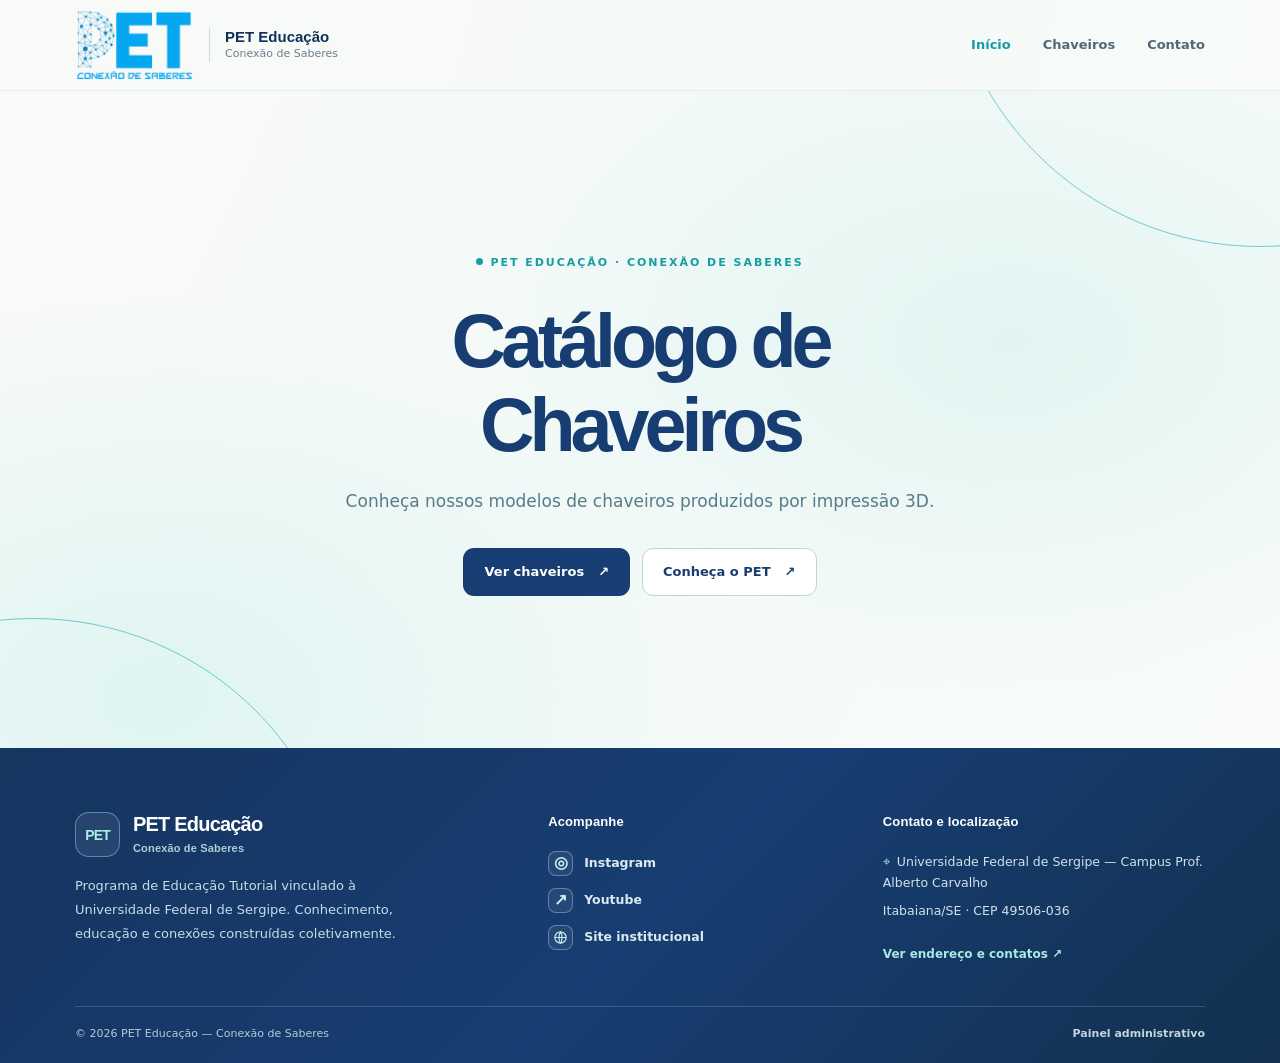
==== index.html @ 02d23b0e "Permite consulta pública do D1 e atualiza cache do index.html" ====
<!doctype html><html lang="pt-BR"><head><meta charset="utf-8"><meta name="viewport" content="width=device-width,initial-scale=1"><meta name="theme-color" content="#fcf8f2"><meta http-equiv="Content-Security-Policy" content="default-src 'self'; script-src 'self'; connect-src 'self' https://catalogo-chaveiros-pet.pet-educacao.workers.dev; img-src 'self' https: data: blob:; style-src 'self' https://fonts.googleapis.com; font-src 'self' https://fonts.gstatic.com; object-src 'none'; base-uri 'self'; form-action 'self'"><link rel="icon" href="assets/favicon.svg" type="image/svg+xml"><link rel="preconnect" href="https://fonts.googleapis.com"><link rel="preconnect" href="https://fonts.gstatic.com" crossorigin><link href="https://fonts.googleapis.com/css2?family=DM+Sans:wght@400;500;600;700;800&family=Manrope:wght@600;700;800&display=swap" rel="stylesheet"><link rel="stylesheet" href="assets/home-v53.css"><title>Catálogo de Chaveiros | PET Educação</title></head><body data-page="inicio"><a class="skip" href="#conteudo">Pular para o conteúdo</a><header class="site-header"><div class="shell header-inner"><a class="brand" href="index.html" aria-label="PET Educação — início"><img src="assets/logo-pet.svg" alt="Logo original do PET Conexão de Saberes"><span class="brand-name"><strong>PET Educação</strong><small>Conexão de Saberes</small></span></a><button class="menu-toggle" id="menu-toggle" type="button" aria-label="Abrir menu" aria-expanded="false" aria-controls="main-nav"><svg viewBox="0 0 24 24" width="24" height="24" aria-hidden="true"><path d="M3 6h18M3 12h18M3 18h18" stroke="currentColor" stroke-width="2" stroke-linecap="round"/></svg></button><nav id="main-nav" class="main-nav" aria-label="Menu principal"><a data-page="inicio" href="index.html">Início</a><a data-page="catalogo" href="catalogo.html?ir=disponiveis">Chaveiros</a><a data-page="contato" href="contato.html">Contato</a></nav></div></header><main id="conteudo"><section class="hero shell hero-centered"><div class="hero-copy"><p class="eyebrow"><span class="eyebrow-dot"></span>PET EDUCAÇÃO · CONEXÃO DE SABERES</p><h1 class="hero-title"><span>Catálogo de</span><span>Chaveiros</span></h1><p id="home-description" class="hero-description">Conheça nossos modelos de chaveiros produzidos por impressão 3D.</p><div class="hero-actions"><a href="catalogo.html?ir=disponiveis" class="btn btn-primary">Ver chaveiros <span aria-hidden="true">↗</span></a><a href="https://www.instagram.com/pet.educacao/" class="btn btn-outline" target="_blank" rel="noopener noreferrer">Conheça o PET <span aria-hidden="true">↗</span></a></div></div></section></main><footer class="site-footer" aria-label="Informações institucionais do PET Educação">
  <div class="shell footer-main">
    <div class="footer-about">
      <div class="footer-brand-name"><span class="footer-brand-icon" aria-hidden="true">PET</span><span>PET Educação<small>Conexão de Saberes</small></span></div>
      <p class="footer-introduction">Programa de Educação Tutorial vinculado à Universidade Federal de Sergipe. Conhecimento, educação e conexões construídas coletivamente.</p>
    </div>
    <div class="footer-links-col">
      <h2 class="footer-col-title">Acompanhe</h2>
      <nav class="footer-nav-list" aria-label="Redes e site institucional">
        <div id="footer-social-links" class="footer-nav-list"><a href="https://www.instagram.com/pet.educacao/" class="footer-social-link" target="_blank" rel="noopener noreferrer"><span class="footer-link-icon" aria-hidden="true">◎</span>Instagram</a></div>
        <a id="footer-institutional-link" class="footer-institutional-link" href="https://peteduca.com.br/" target="_blank" rel="noopener noreferrer">
          <span class="footer-link-icon" aria-hidden="true"><svg viewBox="0 0 24 24" fill="none" stroke-width="1.9" stroke-linecap="round" stroke-linejoin="round"><circle cx="12" cy="12" r="9"/><path d="M3 12h18M12 3c3.2 3.3 3.2 14.7 0 18M12 3c-3.2 3.3-3.2 14.7 0 18"/></svg></span>
          Site institucional
        </a>
      </nav>
    </div>
    <div class="footer-location-col">
      <h2 class="footer-col-title">Contato e localização</h2>
      <address class="footer-contact-address"><span><span class="footer-location-icon" aria-hidden="true">⌖</span><span id="footer-campus">UFS — Campus Prof. Alberto Carvalho</span></span><span id="footer-city">Itabaiana/SE · CEP 49506-036</span><a class="footer-view-contact" href="contato.html">Ver endereço e contatos ↗</a></address>
    </div>
  </div>
  <div class="shell footer-bottom"><span>© <span id="footer-year">2026</span> PET Educação — Conexão de Saberes</span><a class="footer-panel-link" href="painel.html">Painel administrativo</a></div>
</footer><script src="assets/home-v53.js?v=20261108-catalogo-d1" defer></script></body></html>
---- assets/home-v53.css ----
:root{--navy:#173d72;--deep:#0e315b;--turquoise:#159ca5;--cream:#fcf8f2;--soft:#f0f7f4;--paper:#fff;--ink:#20394f;--muted:#678092;--stroke:#dfe9ea;--green:#137650;--red:#b83b46;--shadow:0 16px 36px #123b6411;font-family:'DM Sans',system-ui,-apple-system,sans-serif;color:var(--ink)}*{box-sizing:border-box}html{scroll-behavior:smooth}body{margin:0;background:var(--cream);color:var(--ink);line-height:1.55}a{color:inherit;text-decoration:none}img{max-width:100%;display:block}button,input,textarea{font:inherit}button{cursor:pointer}button:disabled{cursor:wait;opacity:.65}input,textarea{color:var(--ink)}.shell{width:min(1130px,calc(100% - 48px));margin-inline:auto}[hidden]{display:none!important}.skip{position:absolute;left:-10000px}.skip:focus{position:fixed;z-index:999;left:12px;top:12px;background:white;padding:12px}.site-header{position:sticky;z-index:50;top:0;background:#fcf8f2f5;border-bottom:1px solid #dae8e5;backdrop-filter:blur(14px)}.header-inner{display:flex;justify-content:space-between;align-items:center;min-height:90px;gap:20px}.brand{display:flex;align-items:center;gap:15px;min-width:0}.brand img{width:119px;height:70px;object-fit:contain}.brand-name{border-left:1px solid #d2dbdc;padding-left:15px}.brand strong{display:block;font:800 15px Manrope,sans-serif;color:var(--deep)}.brand small{display:block;color:var(--muted);font-size:11px;white-space:nowrap}.main-nav{display:flex;align-items:center;gap:32px}.main-nav a{font-size:13px;font-weight:800;color:#526878;padding:10px 0}.main-nav a[aria-current=page],.main-nav a:hover{color:var(--turquoise)}.main-nav a.panel-link{padding:11px 17px;border-radius:999px;color:#fff;background:var(--deep)}.main-nav a.panel-link:hover,.main-nav a.panel-link[aria-current=page]{background:#0f8b9d;color:white}.menu-toggle{display:none;border:0;background:transparent;color:var(--navy);padding:8px}.eyebrow{font-size:11px;letter-spacing:.18em;font-weight:800;color:var(--turquoise);text-transform:uppercase}.eyebrow-dot{display:inline-block;width:7px;height:7px;border-radius:50%;background:currentColor;vertical-align:1px;margin-right:7px}.btn{display:inline-flex;align-items:center;justify-content:center;gap:14px;border:1px solid transparent;border-radius:11px;padding:13px 20px;min-height:48px;font-size:13px;font-weight:800;transition:background .18s,transform .18s}.btn:hover:not(:disabled){transform:translateY(-2px)}.btn-primary{background:var(--navy);color:#fff}.btn-primary:hover{background:var(--deep)}.btn-outline{border-color:#bed5d9;background:white;color:var(--navy)}.btn-outline:hover{border-color:var(--navy);background:#f3faf8}.btn-quiet{border:1px solid #cddfe3;background:white;color:var(--navy);border-radius:9px;padding:10px 13px;font-weight:800;font-size:12px}.btn-quiet:hover{background:var(--soft)}.btn-full{width:100%}.hero{display:grid;grid-template-columns:1fr 1fr;align-items:center;gap:60px;min-height:675px;padding-top:55px;padding-bottom:75px}.hero-copy{text-align:center;display:flex;flex-direction:column;align-items:center}.hero-title{color:var(--navy);font:800 clamp(39px,4.7vw,68px)/1.13 Manrope,sans-serif;letter-spacing:-.066em;margin:20px 0 23px;display:flex;flex-direction:column;align-items:center;white-space:nowrap}.hero-description{font-size:16px;color:#617783;line-height:1.85;max-width:500px;margin:0}.hero-actions{display:flex;justify-content:center;gap:12px;margin-top:32px;flex-wrap:wrap}.hero-visual{position:relative;height:465px;isolation:isolate}.hero-visual:before{content:'';position:absolute;inset:0 4% 2% 2%;background:#dfefe8;border-radius:51% 44% 50% 42%;transform:rotate(-12deg);z-index:-2}.hero-ring{position:absolute;border:1px dashed #96cfc3;border-radius:50%;inset:12% -1% 6% 7%;transform:rotate(18deg);z-index:-1}.hero-card{margin:0;position:absolute;overflow:hidden;background:white;border:9px solid white;border-radius:24px;box-shadow:0 24px 50px #204d7240;aspect-ratio:1/1;width:59%;}.hero-card img{width:100%;height:100%;object-fit:cover}.hero-card figcaption{position:absolute;bottom:11px;left:11px;padding:6px 10px;border-radius:999px;background:#173d72e8;color:white;font-size:10px;font-weight:800}.hero-card-one{top:7%;left:1%;transform:rotate(-10deg)}.hero-card-two{bottom:2%;right:0;transform:rotate(10deg)}.site-footer{border-top:1px solid #dbe7e6;background:white;padding:34px 0}.footer-inner{display:flex;justify-content:space-between;gap:25px;align-items:center}.footer-inner strong{font:800 15px Manrope,sans-serif;color:var(--navy)}.footer-inner p{font-size:12px;color:var(--muted);margin:5px 0 0}.footer-nav{display:flex;gap:21px;flex-wrap:wrap}.footer-nav a{font-size:12px;font-weight:800;color:var(--navy)}.footer-nav a:hover{color:var(--turquoise)}.intro{padding:73px 0 52px}.catalog-head{display:flex;align-items:flex-end;justify-content:space-between;gap:30px}.page-title{color:var(--navy);font:800 clamp(32px,4.15vw,58px)/1.15 Manrope,sans-serif;letter-spacing:-.065em;margin:9px 0 13px}.catalog-head p,.contact-lead{color:var(--muted);font-size:15px;line-height:1.8;margin:0}.filament-icon{display:inline-block;width:92px;height:42px;object-fit:contain;vertical-align:middle;margin-left:14px}.search-field{background:white;border:1px solid var(--stroke);border-radius:11px;display:flex;align-items:center;gap:10px;padding:12px 14px;color:var(--muted);min-width:260px}.search-field input{border:0;outline:0;width:100%;background:transparent;color:var(--ink);font-size:13px}.search-field input:focus-visible{outline:2px solid #7bd1ce;outline-offset:6px}.catalog-block{background:#f2f7f3;min-height:480px;padding:40px 0 75px}.filter-row{display:flex;gap:10px;flex-wrap:wrap;margin-bottom:22px}.filter{background:transparent;border:1px solid #cfded8;color:#637984;border-radius:99px;padding:10px 18px;font-weight:800;font-size:12px}.filter.active,.filter:hover{background:var(--navy);border-color:var(--navy);color:white}.filter span{opacity:.7}.catalog-note{background:#fff;border-left:3px solid var(--turquoise);border-radius:0 10px 10px 0;font-size:12px;color:var(--muted);padding:12px 16px;margin:0 0 25px}.product-grid{display:grid;grid-template-columns:repeat(3,minmax(0,1fr));gap:22px}.loading,.empty{grid-column:1/-1;padding:35px;text-align:center;color:var(--muted)}.product-card{background:#fff;border:1px solid #e2ebe5;border-radius:20px;overflow:hidden;box-shadow:var(--shadow);display:flex;flex-direction:column}.product-image{position:relative;aspect-ratio:4/3;background:#edf4f4}.product-image img{width:100%;height:100%;object-fit:cover}.image-label{position:absolute;left:12px;bottom:12px;background:#173d72e8;color:white;font-size:10px;font-weight:800;padding:6px 11px;border-radius:999px}.product-info{padding:22px;display:flex;flex-direction:column;gap:11px;flex:1}.product-info h2{font:800 21px Manrope,sans-serif;color:var(--navy);letter-spacing:-.045em;margin:0}.product-info p{font-size:13px;color:var(--muted);margin:0;line-height:1.65}.colors-label{font-size:11px;font-weight:800;color:var(--navy);margin-top:3px}.color-list{display:flex;flex-wrap:wrap;gap:7px}.color-option{display:inline-flex;align-items:center;gap:7px;border-radius:60px;background:#f8faf9;border:1px solid #e5eeeb;padding:4px 9px 4px 5px;font-size:11px;color:#5f7178}.dot{width:16px;height:16px;border:1px solid #c0cbd1;border-radius:50%;flex-shrink:0}.stock-badge{display:inline-flex;align-items:center;gap:5px;font-size:11px;font-weight:800;border-radius:99px;padding:7px 11px;align-self:flex-start}.stock-badge.available{background:#e0f5e8;color:var(--green)}.stock-badge.unavailable{background:#fce5e4;color:var(--red)}.product-link{display:flex;align-items:center;justify-content:space-between;font-size:13px;font-weight:800;color:var(--navy);margin-top:auto;border-top:1px solid #e7edeb;padding-top:13px}.product-link:hover{color:var(--turquoise)}.contact-section{min-height:540px;padding-top:76px;padding-bottom:115px}.contact-lead{max-width:550px;margin-bottom:35px}.instagram-card{display:grid;grid-template-columns:70px 1fr auto;align-items:center;gap:24px;max-width:850px;border-radius:22px;background:var(--navy);color:white;padding:42px}.instagram-icon{display:grid;place-items:center;width:67px;height:67px;border:1px solid #6688a8;border-radius:21px}.overline{font-size:11px;letter-spacing:.14em;font-weight:800;color:#8ee2dc}.instagram-card h2{font:800 32px Manrope,sans-serif;letter-spacing:-.045em;margin:4px 0}.instagram-card p{font-size:13px;color:#d3e2e5;margin:0}.arrow-round{border:1px solid #8fa8bc;border-radius:50%;width:45px;height:45px;display:grid;place-items:center;font-size:26px}.instagram-card:hover{background:var(--deep)}
/* PAINEL */
.admin-page{padding-top:55px;padding-bottom:95px;min-height:70vh}.admin-heading{display:flex;align-items:center;justify-content:space-between;gap:20px;margin-bottom:30px}.admin-heading .page-title{font-size:clamp(29px,3.3vw,43px);margin:8px 0 0}.session-info{display:flex;align-items:center;gap:10px;font-size:13px;font-weight:700;color:var(--muted)}.login-screen{max-width:930px;display:grid;grid-template-columns:.94fr 1fr;box-shadow:var(--shadow);border-radius:24px;overflow:hidden;margin:45px auto 0;border:1px solid #e3e8e9;background:white}.login-art{background:#e6f5ed;padding:45px;display:flex;align-items:center;justify-content:center}.login-art-inner{max-width:300px}.login-art h2{font:800 30px/1.2 Manrope,sans-serif;letter-spacing:-.055em;color:var(--navy);margin:18px 0 10px}.login-art p{font-size:14px;color:#4d7479}.login-form{padding:45px 40px;display:flex;flex-direction:column;justify-content:center}.login-form h2{font:800 27px Manrope,sans-serif;margin:7px 0 4px;color:var(--navy)}.login-form>p:not(.error){font-size:13px;color:var(--muted)}.login-form label,.field label,.editor-block>label{font-size:12px;font-weight:800;color:var(--navy);margin:12px 0 8px;display:block}.login-form input,.field input,.field textarea,.editor-block textarea{border:1px solid #cadcda;border-radius:11px;background:#fff;padding:12px 13px;min-height:46px;outline:none;width:100%;font-size:14px}.login-form input:focus,.field input:focus,.field textarea:focus,.editor-block textarea:focus{border-color:var(--turquoise);box-shadow:0 0 0 3px #159ca522}.login-form .btn{margin-top:16px}.input-hint{font-size:11px!important;margin:7px 0 2px;color:var(--muted)}.form-kicker{font-size:10px;letter-spacing:.14em;font-weight:800;color:var(--turquoise)}.help-details{margin-top:20px;font-size:12px;color:var(--muted)}.help-details summary{cursor:pointer;font-weight:800;color:var(--navy)}.help-details p{line-height:1.7}.help-details a{color:var(--turquoise);font-weight:800}.error{background:#ffe9e7;border-radius:9px;padding:10px 12px;color:#922d34;font-size:12px;margin:12px 0 0}.dashboard-top{display:grid;grid-template-columns:repeat(3,minmax(125px,1fr)) auto;gap:12px;align-items:stretch}.stat-card{border:1px solid #dcebe5;border-radius:15px;background:white;padding:19px;box-shadow:0 8px 26px #244b6909}.stat-card span{display:block;color:var(--muted);font-size:12px;font-weight:700}.stat-card strong{font:800 31px Manrope,sans-serif;color:var(--navy);display:block;margin-top:8px}.btn-add{align-self:center;white-space:nowrap}.dashboard-nav{margin-top:38px;border-bottom:1px solid #d2e1df;display:flex;gap:26px}.dash-tab{border:0;border-bottom:3px solid transparent;padding:12px 1px 15px;background:transparent;color:#677f89;font-weight:800;font-size:13px}.dash-tab.active{color:var(--navy);border-color:var(--turquoise)}.list-heading{display:flex;justify-content:space-between;align-items:center;gap:20px;margin:26px 0 18px}.list-heading h2{font:800 23px Manrope,sans-serif;color:var(--navy);letter-spacing:-.04em;margin:0}.list-heading p,.editor-block>p{font-size:12px;color:var(--muted);margin:3px 0}.search-field.compact{min-width:250px;max-width:320px}.admin-products{display:grid;grid-template-columns:repeat(2,minmax(0,1fr));gap:14px}.manage-card{display:grid;grid-template-columns:105px 1fr;gap:18px;padding:16px;border-radius:18px;border:1px solid #dfe8e7;background:#fff;box-shadow:0 10px 24px #2244600b}.manage-photo{width:105px;height:105px;object-fit:cover;border-radius:12px;background:#eef5f1}.manage-body{min-width:0;display:flex;flex-direction:column}.manage-body h3{font:800 17px Manrope,sans-serif;letter-spacing:-.04em;color:var(--navy);margin:0 0 4px;overflow-wrap:anywhere}.manage-color{font-size:11px;color:var(--muted);margin:0 0 11px}.manage-bottom{display:flex;justify-content:space-between;align-items:center;gap:10px;margin-top:auto;flex-wrap:wrap}.availability-toggle{border:1px solid #b9dbcb;background:#e3f5eb;border-radius:99px;padding:7px 11px;color:var(--green);font-weight:800;font-size:11px}.availability-toggle.off{background:#fce7e5;border-color:#f5bcb7;color:var(--red)}.manage-actions{display:flex;gap:6px}.manage-actions button{font-size:11px;background:#f4faf8;color:var(--navy);padding:7px 9px;border:1px solid #dbe7e2;border-radius:8px;font-weight:800}.manage-actions .delete{color:var(--red)}.manage-actions button:hover{background:#e2efeb}.editor-block{max-width:740px;background:#fff;border:1px solid #e1e9e8;border-radius:20px;padding:28px;margin:25px 0}.editor-block h2{font:800 22px Manrope,sans-serif;color:var(--navy);margin:0 0 10px}.editor-block textarea{resize:vertical}.form-bottom{display:flex;justify-content:space-between;align-items:center;margin-top:14px;gap:15px}.inline-feedback{font-size:12px;color:var(--green)}.publish-info{margin-top:28px;padding:17px 21px;border:1px solid #e4e4d3;border-radius:13px;background:#fff9e9;color:#706441}.publish-info strong{font-size:12px}.publish-info p{font-size:11px;margin:5px 0 0;line-height:1.65}.editor-modal{border:0;border-radius:22px;padding:0;background:white;color:var(--ink);width:min(700px,calc(100vw - 24px));max-height:min(92vh,920px);box-shadow:0 25px 80px #0d253666}.editor-modal::backdrop{background:#0c2c45aa;backdrop-filter:blur(3px)}.modal-head{display:flex;justify-content:space-between;align-items:center;padding:22px 27px;border-bottom:1px solid #e2ebea}.modal-head h2{font:800 25px Manrope,sans-serif;letter-spacing:-.05em;color:var(--navy);margin:4px 0 0}.modal-close{font-size:26px;border:none;background:transparent;color:var(--navy);padding:0 7px}.modal-body{padding:18px 27px 26px;display:flex;flex-direction:column;gap:18px;max-height:calc(90vh - 170px);overflow:auto}.field{min-width:0;border:0;padding:0;margin:0}.field>legend{font-weight:800;font-size:13px;color:var(--navy);margin-bottom:10px}.field>label{margin:0 0 7px;display:block}.required{color:var(--red)}.upload-options{display:flex;gap:9px;flex-wrap:wrap}.upload-choice{display:inline-flex!important;align-items:center;gap:6px;background:#f6faf8;border:1px solid #d9e6e2;border-radius:11px;padding:9px 13px;margin:0!important;cursor:pointer;font-size:12px}.upload-choice input{width:auto!important;min-height:0!important;accent-color:var(--turquoise)}.upload-file{margin-top:11px;border:1px dashed #9bcac6;border-radius:11px;padding:14px;background:#f9fcfa}.upload-file input{width:100%;border:none;padding:0;min-height:0}.upload-file p,.image-preview~p{font-size:11px;color:var(--muted);margin:6px 0 0}.image-preview{display:flex;align-items:center;gap:12px;margin-top:13px}.image-preview img{width:96px;height:76px;object-fit:cover;border-radius:10px;border:1px solid #dfe8e8}.image-preview span{font-size:11px;color:var(--muted)}.palette{display:flex;flex-wrap:wrap;gap:8px}.palette-button{display:flex;align-items:center;gap:6px;padding:7px 10px 7px 6px;border:1px solid #dbe6e4;border-radius:99px;background:#fff;color:#617580;font-size:11px;font-weight:800}.palette-button.selected{border-color:var(--turquoise);background:#e3f6f2;color:var(--navy)}.palette-button .dot{width:19px;height:19px}.custom-color{display:flex;align-items:center;gap:10px;flex-wrap:wrap;margin:13px 0}.custom-color label{font-size:11px;font-weight:800;color:var(--navy)}.custom-color input[type=color]{padding:0;width:43px;height:37px;min-height:0;border:0;border-radius:7px;background:transparent}.custom-color input:not([type=color]){width:155px;min-height:35px;font-size:12px}.selected-colors{display:flex;flex-wrap:wrap;gap:7px}.selected-color{display:flex;align-items:center;gap:6px;background:#f3faf6;border:1px solid #dae9df;border-radius:99px;padding:5px 9px;font-size:11px;font-weight:700}.selected-color button{border:0;background:none;color:var(--red);font-size:16px;line-height:1}.stock-box{display:flex;align-items:end;gap:25px;border:1px solid #e2eae6;border-radius:14px;background:#f8fbf9;padding:16px}.stock-box .field{width:180px}.toggle-field{display:inline-flex!important;align-items:center;gap:10px;cursor:pointer;font-size:13px;font-weight:800;color:var(--navy);margin:0!important}.toggle-field>input{position:absolute;width:1px;height:1px;opacity:0}.switch{display:inline-block;position:relative;width:43px;height:25px;border-radius:99px;background:#bac6c9;transition:.15s}.switch:before{content:'';position:absolute;width:19px;height:19px;border-radius:50%;background:white;left:3px;top:3px;transition:.15s}.toggle-field input:checked+.switch{background:var(--turquoise)}.toggle-field input:checked+.switch:before{transform:translateX(18px)}.toggle-field input:focus-visible+.switch{outline:3px solid #173d7299;outline-offset:3px}.illustrative-field{display:grid;gap:14px}.modal-footer{display:flex;gap:10px;justify-content:flex-end;padding:18px 27px;border-top:1px solid #e4eded}.toast{position:fixed;right:20px;bottom:20px;z-index:1000;color:white;background:var(--navy);border-radius:14px;box-shadow:var(--shadow);padding:14px 20px;font-size:13px;font-weight:700;max-width:min(90vw,440px)}
@media(max-width:980px){.hero{gap:30px}.product-grid{grid-template-columns:repeat(2,minmax(0,1fr))}.admin-products{grid-template-columns:1fr}.dashboard-top{grid-template-columns:repeat(3,1fr)}.btn-add{grid-column:1/-1;justify-self:start}}@media(max-width:700px){.shell{width:calc(100% - 34px)}.header-inner{min-height:76px}.brand img{width:81px;height:56px}.brand-name{padding-left:10px}.brand strong{font-size:13px}.brand small{font-size:10px}.menu-toggle{display:block}.main-nav{display:none;position:absolute;top:76px;left:0;right:0;padding:15px 24px 23px;flex-direction:column;align-items:stretch;gap:2px;background:var(--cream);border-bottom:1px solid var(--stroke);box-shadow:0 10px 24px #12345618}.main-nav.open{display:flex}.main-nav a{display:block;padding:12px 6px}.main-nav a.panel-link{margin-top:5px;text-align:center}.hero{grid-template-columns:1fr;min-height:0;padding:47px 0 70px;gap:8px}.hero-title{font-size:clamp(35px,9.2vw,55px);white-space:nowrap}.hero-description{font-size:14px}.hero-visual{width:100%;height:340px}.hero-card{width:57%;border-width:7px}.intro{padding:48px 0 37px}.catalog-head{flex-direction:column;align-items:stretch;gap:23px}.page-title{font-size:clamp(30px,8.5vw,47px)}.filament-icon{width:66px;height:30px;margin-left:5px}.search-field{min-width:0}.catalog-block{padding-top:29px}.product-grid{grid-template-columns:1fr}.contact-section{padding:52px 0 90px;min-height:460px}.instagram-card{padding:25px;grid-template-columns:45px 1fr;gap:14px}.instagram-icon{width:45px;height:45px}.instagram-icon svg{width:26px;height:26px}.instagram-card h2{font-size:22px}.arrow-round{display:none}.footer-inner{flex-direction:column;align-items:flex-start}.admin-page{padding-top:38px}.admin-heading{margin-bottom:24px;align-items:flex-start}.admin-heading .page-title{font-size:30px}.login-screen{grid-template-columns:1fr;margin:0 auto}.login-art{display:none}.login-form{padding:29px 23px}.dashboard-top{grid-template-columns:repeat(3,minmax(0,1fr));gap:7px}.stat-card{padding:12px}.stat-card span{font-size:10px}.stat-card strong{font-size:25px}.btn-add{width:100%}.list-heading{align-items:stretch;flex-direction:column}.search-field.compact{max-width:none}.manage-card{grid-template-columns:83px 1fr;gap:12px;padding:11px}.manage-photo{width:83px;height:83px}.manage-body h3{font-size:15px}.manage-bottom{align-items:flex-start}.manage-actions button{font-size:10px}.editor-modal{width:calc(100vw - 12px);max-height:95vh}.modal-head{padding:18px}.modal-body{padding:18px;max-height:calc(95vh - 150px)}.modal-footer{padding:12px 16px}.stock-box{align-items:stretch;flex-direction:column;gap:15px}.stock-box .field{width:100%}.session-info{flex-direction:column;align-items:flex-end}.form-bottom{flex-direction:column;align-items:stretch}}@media(max-width:390px){.hero-title{font-size:32px}.brand-name small{display:none}.brand img{width:73px}.dashboard-top{grid-template-columns:repeat(2,1fr)}.stat-card:nth-child(3){grid-column:1/-1}}@media(prefers-reduced-motion:reduce){*{scroll-behavior:auto!important;transition:none!important}}

/* v5 — feedback persistente de salvamento e erros no painel */
.save-feedback{display:flex;flex-wrap:wrap;align-items:center;justify-content:space-between;gap:10px;margin:0 0 22px;padding:15px 18px;border-radius:13px;border:1px solid #b6d5c6;background:#eaf8f0;color:#176846;font-size:13px;font-weight:700;line-height:1.5}
.save-feedback[data-kind="pending"]{background:#e8f3fc;border-color:#b4d9f2;color:#205576}
.save-feedback[data-kind="error"]{background:#fff0ed;border-color:#ebaca9;color:#922d34}
.save-feedback a{color:inherit;text-decoration:underline;font-weight:800;white-space:normal}
.editor-save-feedback{flex:1 1 100%;margin:0 0 8px;background:#eaf8f0;border:1px solid #b6d5c6;color:#176846;padding:11px;border-radius:10px;font-size:12px;line-height:1.55;font-weight:700}
.editor-save-feedback[data-kind="pending"]{background:#e8f3fc;border-color:#b4d9f2;color:#205576}
.editor-save-feedback[data-kind="error"]{background:#fff0ed;border-color:#ebaca9;color:#922d34}
.modal-footer{flex-wrap:wrap}
@media(max-width:700px){.save-feedback{margin-top:7px}.modal-footer .btn{flex:1 1 auto}.editor-save-feedback{max-height:120px;overflow:auto}.toast{max-width:calc(100vw - 34px);left:17px;right:17px;bottom:20px}}


/* Fotos dos produtos: moldura quadrada, sem distorção ou corte. */
.product-image{
  width:100%;
  aspect-ratio:1/1;
  height:auto;
  min-height:0;
  position:relative;
  overflow:hidden;
  display:grid;
  place-items:center;
  background:#f7faf8;
}
.product-image img{
  position:absolute;
  inset:0;
  display:block;
  box-sizing:border-box;
  width:100%;
  height:100%;
  max-width:100%;
  max-height:100%;
  object-fit:contain;
  object-position:center;
  padding:clamp(8px,2.5%,18px);
  background:#f7faf8;
}
.product-image .image-label{z-index:2}
.manage-photo{
  flex-shrink:0;
  width:105px;
  height:105px;
  max-width:105px;
  max-height:105px;
  object-fit:contain;
  object-position:center;
  background:#f7faf8;
  padding:5px;
}
.image-preview img{
  display:block;
  flex-shrink:0;
  width:96px;
  height:96px;
  max-width:96px;
  max-height:96px;
  object-fit:contain;
  object-position:center;
  background:#f7faf8;
  padding:4px;
}
.hero-card img{
  width:100%;
  height:100%;
  object-fit:contain;
  object-position:center;
  background:#f7faf8;
}
@media(max-width:700px){.manage-photo{width:83px;height:83px;max-width:83px;max-height:83px}}

/* Fotos quadradas, com preenchimento: recorte central, sem distorção. */
.product-image{aspect-ratio:1/1;position:relative;overflow:hidden;background:#edf4f4}
.product-image img{padding:0!important;object-fit:cover!important;object-position:center!important;max-width:none;max-height:none;width:100%;height:100%}
.image-preview img{padding:0!important;object-fit:cover!important}
.manage-photo{padding:0!important;object-fit:cover!important}
.stock-row{display:flex;flex-wrap:wrap;align-items:center;gap:9px 12px;margin-top:5px}
.stock-quantity{font-size:12px;color:var(--navy);font-weight:700;white-space:nowrap}
.manage-quantity{font-size:11px;font-weight:800;color:var(--muted);padding:7px 0;white-space:nowrap}
.stat-card .stat-detail{display:block;margin-top:4px;font-size:11px;font-weight:700;color:var(--muted)}


/* PET v11: capa, navegação e ajustes responsivos */
.footer-nav{display:none!important}
.hero-3d{height:auto;max-height:480px;display:flex;align-items:center;justify-content:center}
.hero-3d:before{display:none}
.hero-3d img{display:block;width:100%;max-width:520px;height:auto;max-height:460px;object-fit:contain;background:#f7f3ed;border-radius:28px;border:1px solid #d8e8e4;box-shadow:0 22px 46px rgba(23,61,114,.12)}
.catalog-head{align-items:flex-start}
.catalog-toolbar{display:flex;align-items:center;justify-content:space-between;gap:16px;flex-wrap:wrap;margin-bottom:23px}
.catalog-toolbar .filter-row{margin:0;display:flex;align-items:center;gap:12px;flex-wrap:wrap}
.catalog-toolbar .search-field{min-width:280px;margin-left:auto;flex:0 1 340px}
.filter span{font-variant-numeric:tabular-nums}
.product-card.sold-out .product-image img{filter:grayscale(1) contrast(.87) brightness(.88)}
.product-card.sold-out .product-image:after{content:'';position:absolute;inset:0;background:rgba(40,50,60,.13);pointer-events:none}
.product-card.sold-out .product-info{opacity:.83}
.product-link.is-disabled{pointer-events:none;opacity:.55;color:#546575;cursor:not-allowed;background:#edf1f2}
.login-minimal{display:block!important;max-width:470px;margin:0 auto 38px;min-height:0;background:transparent;border:0}
.login-minimal .login-form{width:100%;max-width:none;padding:36px 35px;border:1px solid #dce9e5;border-radius:24px;box-shadow:0 16px 40px rgba(23,61,114,.09);background:#fff}
.login-minimal .login-form h2{font:800 25px Manrope,sans-serif;color:#173d72;text-align:center;margin:0 0 22px}
.login-minimal .login-form label{display:block;font-size:14px;font-weight:800}
.admin-heading:not(:has(+ .dashboard)) .page-title{text-align:center}
.admin-page>.admin-heading{justify-content:center;text-align:center}
.admin-page>.admin-heading .eyebrow{text-align:center}
.admin-page>.admin-heading .page-title{text-align:center}
.login-minimal .login-form .btn-full{margin-top:12px}
.editor-block label{display:block;font-size:13px;font-weight:800;color:#173d72;margin-bottom:8px}
.editor-block textarea{display:block;width:100%;padding:13px 15px;border-radius:12px;border:1px solid #dce9e5;font-family:inherit;color:#203d54}
.toast[data-auth="true"]{position:fixed;left:50%;right:auto;top:22%;bottom:auto;transform:translateX(-50%);width:min(92vw,410px);z-index:9999;text-align:center;padding:22px;font-size:15px;border-radius:18px;box-shadow:0 24px 70px rgba(23,61,114,.24)}
@media(max-width:700px){
 .catalog-toolbar{flex-direction:column;align-items:stretch}
 .catalog-toolbar .filter-row{justify-content:flex-start}
 .catalog-toolbar .search-field{width:100%;max-width:none;min-width:0;margin:0;flex:auto}
 .hero-3d{height:auto;min-height:0}
 .hero-3d img{max-height:350px}
 .login-minimal{max-width:100%}
 .login-minimal .login-form{padding:24px 20px}
}
/* v12 – corrige elementos hidden depois de regras display !important da tela de login. */
[hidden],.login-screen[hidden],.login-minimal[hidden],.dashboard[hidden],.session-info[hidden]{
  display:none!important;
}
.hero-centered{
  display:flex!important;
  flex-direction:column;
  align-items:center;
  justify-content:center;
  text-align:center;
  max-width:1000px;
  min-height:clamp(420px,68vh,680px);
  padding-top:clamp(55px,8vh,100px);
  padding-bottom:clamp(75px,10vh,120px);
}
.hero-centered .hero-copy{width:100%;max-width:920px;margin-inline:auto}
.hero-centered .hero-title{width:100%;text-align:center}
.hero-centered .hero-description{max-width:650px;margin:22px auto 0;text-align:center}
.hero-centered .hero-actions{display:flex;align-items:center;justify-content:center}
.product-card.sold-out .product-image{
  filter:grayscale(1) brightness(.92);
}
.product-card.sold-out .product-image .image-label{
  filter:grayscale(1);
}
.product-card.sold-out .product-link{
  pointer-events:none!important;
  text-decoration:none;
  color:#73808d;
  cursor:not-allowed;
  opacity:.72;
}
@media(max-width:700px){
 .hero-centered{min-height:clamp(390px,66vh,630px);padding-top:58px;padding-bottom:75px}
 .hero-centered .hero-title{font-size:clamp(31px,8.6vw,54px);white-space:normal}
 .hero-centered .hero-actions{justify-content:center;gap:12px}
}


/* V13: tabela editável de preços, com botões compactos e valores do catálogo. */
.product-info .product-price{
  display:inline-flex;align-items:center;align-self:flex-start;
  color:#173d72;font-family:Manrope,'DM Sans',sans-serif;
  font-size:20px;font-weight:800;letter-spacing:-.03em;margin:1px 0 2px;
}
.price-editor{max-width:920px}
.price-list{display:grid;gap:14px;margin-top:20px}
.price-card{
  display:flex;gap:18px;align-items:center;background:#fbfdfc;
  border:1px solid #dce8e5;border-radius:18px;padding:16px 18px;min-width:0;
}
.price-thumb{width:94px;height:94px;flex:0 0 94px;object-fit:cover;border-radius:13px;background:#edf5f5}
.price-info{flex:1;min-width:0}
.price-info h3{font:800 17px Manrope,sans-serif;color:#173d72;margin:0 0 4px}
.price-current{font-size:12px;color:#637b88;font-weight:700;margin:0 0 10px}
.price-entry{display:flex;align-items:center;gap:9px;flex-wrap:wrap}
.price-entry label{font-size:12px;font-weight:800;color:#173d72;margin:0}
.price-entry input{
  height:43px;min-width:120px;max-width:170px;flex:1 1 125px;
  padding:10px 13px;border:1px solid #caddda;border-radius:12px;
  font-size:14px;color:#173d72;background:white
}
.price-entry .btn{padding:10px 14px;border-radius:12px;font-size:12px;min-height:43px}
.price-entry button:disabled{opacity:.55;cursor:wait}
.price-feedback{min-height:1.3em;color:#6b7988;font-size:12px;margin:8px 0 0}
.price-feedback[data-kind="error"]{color:#b13a44}
@media(max-width:700px){
 .dashboard-nav{gap:16px}
 .dash-tab{font-size:12px}
 .price-card{align-items:flex-start;padding:13px;gap:12px}
 .price-thumb{width:64px;height:64px;flex-basis:64px}
 .price-entry{gap:8px}
 .price-entry label{width:100%}
 .price-entry input{max-width:none;flex:1 1 100%;width:100%}
 .price-entry .btn{flex:1 1 auto}
}


/* v14: atalhos claros para preço e ajustes de espaçamento no painel. */
.dashboard-action-buttons{
  grid-column:1/-1;
  display:flex;
  align-items:center;
  justify-content:flex-start;
  flex-wrap:wrap;
  gap:12px;
}
.dashboard-action-buttons .btn-add{grid-column:auto;justify-self:auto}
.btn-price-shortcut{
  border-color:#b9d5d6!important;
  color:#173d72!important;
  background:#eff9f7!important;
}
.btn-price-shortcut:hover{background:#ddf2ed!important}
.dashboard-nav{display:flex;gap:20px;max-width:100%;overflow-x:auto;overscroll-behavior-x:contain;scrollbar-width:thin;white-space:nowrap}
.dashboard-nav .dash-tab{flex:0 0 auto;white-space:nowrap}
.toast{pointer-events:none}
.toast[data-auth="true"]{padding:12px 18px!important;font-size:13px!important;max-width:min(88vw,320px)!important;top:16%!important}
.editor-modal{max-width:calc(100vw - 20px)}
.editor-modal[open]>form{display:flex;flex-direction:column;max-height:min(90dvh,920px);overflow:hidden}
.editor-modal .modal-head,.editor-modal .modal-footer{flex:0 0 auto}
.editor-modal .modal-body{flex:1 1 auto;min-height:0;overflow-y:auto;overscroll-behavior:contain}
.editor-modal .stock-box>.field{flex:1 1 135px;min-width:0}
.editor-modal .stock-box>.field input{width:100%;min-width:0}
.price-entry .btn:focus-visible,.btn-price-shortcut:focus-visible{outline:3px solid #1fb4ba;outline-offset:3px}
@media(max-width:700px){
  .dashboard-action-buttons{display:grid;grid-template-columns:1fr 1fr;gap:10px}
  .dashboard-action-buttons .btn{width:100%;min-width:0;padding:11px 10px;font-size:12px;white-space:normal;text-align:center}
  .dashboard-nav{gap:13px}
  .editor-modal{width:min(100vw - 12px,700px);max-height:95dvh}
  .editor-modal .modal-head{padding:17px}
  .editor-modal .modal-body{padding:16px}
  .editor-modal .modal-footer{padding:14px;display:grid;grid-template-columns:1fr 1fr;gap:8px}
  .editor-modal .modal-footer .btn{width:100%;min-width:0;white-space:normal;padding:10px 8px}
  .editor-modal .stock-box{display:flex;flex-direction:column;align-items:stretch;gap:14px}
}


/* v15: cores opcionais e quantidade destacada como a disponibilidade */
.color-display-toggle{display:inline-flex;align-items:center;gap:10px;margin:7px 0 9px}
#color-palette-controls[hidden]{display:none!important}
.stock-quantity-pill{
  display:inline-flex;
  align-items:center;
  justify-content:center;
  border:1px solid #b9e3d0;
  border-radius:999px;
  background:#e0f5e8;
  color:#16855b!important;
  font-size:11px;
  font-weight:800;
  line-height:1.3;
  padding:7px 11px;
  white-space:normal;
}
.stock-row{display:flex;gap:8px;flex-wrap:wrap;align-items:center}


/* V17: fundos contínuos e transições sutis entre as áreas */
html{background:#fcf8f2}
body{
  min-height:100vh;
  background:linear-gradient(
    180deg,
    #fcf8f2 0%,
    #faf9f4 14%,
    #f4f9f5 38%,
    #ecf6f1 67%,
    #f5faf7 88%,
    #fcfcf9 100%
  );
  background-repeat:no-repeat;
}
.site-header{
  background:rgba(252,248,242,.92);
  border-bottom:1px solid rgba(213,230,226,.62);
  backdrop-filter:blur(14px);
}
.catalog-block{background:transparent;border:0}
.site-footer{
  background:transparent;
  border-top:1px solid rgba(215,231,226,.64);
}
/* Redirecionamento com backdrop desfocado, carregamento e mensagem acessível */
.instagram-redirect-overlay{
  position:fixed;
  inset:0;
  z-index:5000;
  display:flex;
  align-items:center;
  justify-content:center;
  padding:20px;
  background:rgba(18,41,64,.42);
  -webkit-backdrop-filter:blur(10px);
  backdrop-filter:blur(10px);
}
.instagram-redirect-active{overflow:hidden}
.instagram-redirect-card{
  background:#fffdf9;
  border:1px solid rgba(221,233,228,.95);
  border-radius:24px;
  box-shadow:0 25px 80px rgba(9,34,61,.25);
  padding:32px 30px;
  max-width:380px;
  width:100%;
  display:flex;
  align-items:center;
  flex-direction:column;
  gap:13px;
  text-align:center;
}
.instagram-redirect-spinner{
  display:block;
  width:54px;
  height:54px;
  border:5px solid #d8eeea;
  border-top-color:#159ca5;
  border-radius:50%;
  animation:instagram-redirect-spin .8s linear infinite;
}
.instagram-redirect-heading{
  display:block;
  font-family:Manrope,'DM Sans',sans-serif;
  color:#173d72;
  font-size:18px;
  line-height:1.35;
}
.instagram-redirect-description{
  margin:0;
  font-size:14px;
  line-height:1.6;
  color:#627f8b;
}
@keyframes instagram-redirect-spin{to{transform:rotate(360deg)}}
@media(prefers-reduced-motion:reduce){
  .instagram-redirect-spinner{animation-duration:2.5s}
}
@media(max-width:700px){
 .main-nav.open{background:rgba(252,249,245,.98)}
 .instagram-redirect-card{padding:28px 20px}
}


/* v18 – navegação suave e contatos sociais */
html{scroll-behavior:smooth}
#disponiveis{scroll-margin-top:114px}
.social-links{display:grid;gap:16px;max-width:850px}
.social-links .instagram-card{width:100%;max-width:none}
.social-links .instagram-card:not(.social-instagram){background:#1b507b}
.social-links .social-symbol{font:800 26px Manrope,Arial,sans-serif}
.institutional-website-card{
  position:relative;display:flex;flex-direction:column;align-items:flex-start;
  gap:8px;max-width:850px;margin-top:18px;padding:25px 31px 26px;
  background:rgba(255,255,255,.83);color:#173d72;
  border:1px solid #d8e7e3;border-radius:20px;
  box-shadow:0 12px 35px rgba(14,45,71,.055);
}
.institutional-website-card:hover{background:white;border-color:#9dcfce}
.institutional-website-card .website-label{font-size:11px;letter-spacing:.14em;color:#009ba9;font-weight:800}
.institutional-website-card strong{font:800 clamp(20px,3vw,29px) Manrope,sans-serif;letter-spacing:-.04em}
.institutional-website-card span:not(.website-label):not(.website-arrow){font-size:13px;color:#637984;line-height:1.6}
.institutional-website-card .website-arrow{position:absolute;right:25px;top:30px;font-size:23px}
.social-editor-block{max-width:920px}
.social-form-fields{display:grid;grid-template-columns:1fr 1fr;gap:14px;margin-top:21px}
.social-form-fields .field{min-width:0}
.social-form-fields .social-url-field,.social-form-fields .social-description-field{grid-column:1/-1}
.social-form-fields label{display:block;margin-bottom:7px;font-size:12px;font-weight:800;color:#173d72}
.social-form-fields input{
  box-sizing:border-box;width:100%;min-width:0;height:43px;
  border:1px solid #cbdedb;border-radius:11px;padding:10px 13px;
  background:#fff;color:#173d72;font-family:inherit;font-size:13px
}
.social-form-fields input:focus-visible{outline:3px solid #9ce4df;outline-offset:1px}
.social-form-actions{display:flex;gap:10px;flex-wrap:wrap;margin-top:14px}
.social-feedback{display:block;min-height:1.4em;margin-top:12px;line-height:1.6}
.social-feedback[data-kind="error"]{color:#b53d48}
.social-admin-heading{font:800 16px Manrope,sans-serif;color:#173d72;margin:24px 0 12px}
.social-admin-list{display:grid;gap:11px}
.social-admin-item{
  display:flex;align-items:center;justify-content:space-between;gap:16px;
  background:#f7faf9;border:1px solid #e0ebe8;border-radius:15px;padding:16px;
}
.social-admin-item-info{min-width:0;overflow-wrap:anywhere}
.social-admin-item-info strong{display:block;font-size:14px;color:#173d72;margin-bottom:5px}
.social-admin-item-info span{display:block;font-size:12px;color:#627988}
.social-admin-item-info a{font-size:12px;color:#128e99;text-decoration:underline}
.social-admin-item-actions{display:flex;gap:7px;flex-wrap:wrap;flex:0 0 auto}
.social-admin-item-actions button{padding:8px 12px;border:1px solid #d3e1e0;border-radius:9px;background:white;color:#173d72;font-weight:800;font-size:12px}
.social-admin-item-actions button.delete{color:#b8404c}
.social-admin-item-actions button:disabled{opacity:.55;cursor:wait}
@media(max-width:700px){
  #disponiveis{scroll-margin-top:88px}
  .social-form-fields{grid-template-columns:1fr}
  .social-form-fields .social-url-field,.social-form-fields .social-description-field{grid-column:auto}
  .social-admin-item{flex-direction:column;align-items:stretch}
  .social-admin-item-actions{width:100%}
  .social-admin-item-actions button{flex:1}
  .social-links .instagram-card{padding:26px 20px;grid-template-columns:45px 1fr;gap:14px}
  .social-links .instagram-card .instagram-icon{width:45px;height:45px}
  .social-links .instagram-card .arrow-round{display:none}
  .social-links .instagram-card h2{font-size:23px}
  .institutional-website-card{padding:23px}
}
@media(prefers-reduced-motion:reduce){html{scroll-behavior:auto}}


/* v19 – fotos sem corte, enquadramento manual e ordem dos chaveiros */
.product-image img{object-fit:contain!important;object-position:center!important;transform:none!important}
.product-image{background:#f4f8f6}
.manage-photo,.image-preview img{object-fit:contain!important;object-position:center!important;background:#f1f7f5}
.order-help{font-size:12px;color:#647d88;line-height:1.6;margin:0 0 17px}
.manage-reorder{display:flex;align-items:center;gap:6px;flex-wrap:wrap}
.manage-reorder button{padding:8px 10px;border-radius:9px;border:1px solid #c8dcd8;background:#f4fafa;font:800 11px Manrope,sans-serif;color:#173d72}
.manage-reorder button:hover:not(:disabled){background:#e1f3ef}
.manage-reorder button:disabled{opacity:.38;cursor:not-allowed}
.manage-bottom{justify-content:flex-start}
.manage-actions{margin-left:auto}
.image-fit-reopen{display:inline-flex;margin-top:11px;font-size:12px;padding:10px 15px}
.image-fit-reopen[hidden]{display:none!important}
.image-fit-dialog{width:min(520px,calc(100vw - 20px));max-height:min(95dvh,890px);padding:0;border:0;border-radius:24px;background:#fffdf9;color:#203d54;box-shadow:0 25px 80px #0d253677}
.image-fit-dialog::backdrop{background:rgba(9,32,55,.68);backdrop-filter:blur(5px)}
.image-fit-layout{display:grid;gap:14px;padding:24px;max-height:95dvh;overflow-y:auto}
.image-fit-heading h2{font:800 24px Manrope,sans-serif;color:#173d72;margin:0 0 8px}
.image-fit-heading p,.image-fit-controls p{font-size:12px;line-height:1.6;color:#647d88;margin:0}
.image-fit-frame{width:min(100%,390px);aspect-ratio:1/1;margin:0 auto;border:2px solid #c9deda;border-radius:16px;overflow:hidden;background:#f2f7f6;box-shadow:0 12px 25px #143c5a13}
#image-fit-canvas{display:block;width:100%;height:100%;cursor:grab;touch-action:none}
#image-fit-canvas.dragging{cursor:grabbing}
.image-fit-controls{display:grid;gap:12px}
.image-fit-controls label{display:flex;align-items:center;justify-content:space-between;gap:10px;font-weight:800;color:#173d72;font-size:13px}
#image-fit-zoom{width:100%;accent-color:#168e9c}
.image-fit-presets,.image-fit-actions{display:flex;gap:10px;flex-wrap:wrap}
.image-fit-presets .btn,.image-fit-actions .btn{flex:1 1 auto;min-width:120px;font-size:12px;padding:11px 12px}
.image-fit-actions{border-top:1px solid #e1eae7;padding-top:15px}
@media(max-width:700px){.manage-reorder{width:100%;order:4}.manage-reorder button{flex:1 1 auto}.manage-actions{margin-left:0}.image-fit-layout{padding:17px;gap:12px}.image-fit-heading h2{font-size:21px}}


/* v20 – posição numérica estável no catálogo e reordenação imediata no painel */
.manage-title-row{display:flex;align-items:baseline;gap:8px;min-width:0}
.manage-title-row h3{margin:0;min-width:0}
.manage-order-number{
  flex:none;display:inline-grid;place-items:center;
  min-width:27px;height:25px;padding:0 5px;border-radius:8px;
  background:#e9f5f3;color:#173d72;font:800 12px Manrope,sans-serif;
}
.manage-position-label{display:inline-flex;align-items:center;gap:6px;color:#607f88;font-size:11px;font-weight:800}
.manage-position-select{
  min-width:48px;height:32px;padding:4px 7px;border:1px solid #b5d3d0;
  border-radius:9px;background:#fff;color:#173d72;font-weight:800;
}
.manage-position-select:disabled{opacity:.5;cursor:not-allowed}
.manage-reorder{display:flex;align-items:center;gap:7px;flex-wrap:wrap}
@media(max-width:700px){
  .manage-reorder{width:100%;order:4}
  .manage-position-label{margin-right:auto}
  .manage-position-select{min-width:60px}
}


/* v21 – legenda ilustrativa central e transições de autenticação */
.product-image .image-label{
  position:absolute!important;
  top:50%!important;
  left:50%!important;
  right:auto!important;
  bottom:auto!important;
  transform:translate(-50%,-50%)!important;
  z-index:3!important;
  display:block;
  max-width:calc(100% - 48px);
  width:max-content;
  text-align:center;
  white-space:normal;
  padding:11px 20px!important;
  border-radius:999px!important;
  background:rgba(23,61,114,.90)!important;
  color:#fff!important;
  font-size:clamp(14px,1.3vw,18px)!important;
  font-weight:800;
  line-height:1.35;
  letter-spacing:.005em;
  box-shadow:0 8px 20px rgba(11,31,55,.22);
  -webkit-backdrop-filter:blur(5px);
  backdrop-filter:blur(5px);
  pointer-events:none;
}
.auth-transition-overlay{
  z-index:6500;
  animation:auth-transition-enter .24s ease-out both;
}
.auth-transition-active{overflow:hidden}
.auth-transition-card{
  animation:auth-card-enter .28s ease-out both;
}
.auth-transition-overlay.auth-transition-leaving{
  animation:auth-transition-exit .22s ease-in forwards;
}
@keyframes auth-transition-enter{
  from{opacity:0}
  to{opacity:1}
}
@keyframes auth-transition-exit{
  from{opacity:1}
  to{opacity:0}
}
@keyframes auth-card-enter{
  from{opacity:0;transform:translateY(14px) scale(.97)}
  to{opacity:1;transform:translateY(0) scale(1)}
}
@media(prefers-reduced-motion:reduce){
  .auth-transition-overlay,.auth-transition-card,
  .auth-transition-overlay.auth-transition-leaving{animation:none!important}
}
@media(max-width:600px){
  .product-image .image-label{
    font-size:15px!important;
    max-width:calc(100% - 34px);
    padding:10px 16px!important;
  }
}


/* v22 — imagem ilustrativa sempre abaixo da foto, nunca sobre a arte */
.product-image-caption{
  box-sizing:border-box;
  display:flex;
  justify-content:center;
  align-items:center;
  width:100%;
  min-height:58px;
  padding:11px 15px 9px;
  background:#fff;
  border-bottom:1px solid #edf2f0;
}
.product-image-caption .image-label{
  position:static!important;
  inset:auto!important;
  left:auto!important;
  top:auto!important;
  bottom:auto!important;
  right:auto!important;
  transform:none!important;
  z-index:auto!important;
  margin:0 auto;
  max-width:100%;
  display:inline-block;
  width:auto;
  box-sizing:border-box;
  padding:9px 17px!important;
  border-radius:999px!important;
  background:#173d72!important;
  color:#fff!important;
  font-size:15px!important;
  font-weight:800;
  line-height:1.3;
  text-align:center;
  white-space:normal;
  box-shadow:none;
  backdrop-filter:none;
  -webkit-backdrop-filter:none;
  pointer-events:none;
}
@media(max-width:600px){
  .product-image-caption .image-label{font-size:14px!important;padding:9px 15px!important}
  .product-image-caption{min-height:54px}
}


/* v23 — legenda discreta, integrada ao fundo da foto, sem tarja ou bloco branco */
.product-image-caption{
  min-height:32px!important;
  padding:2px 12px 10px!important;
  margin:0!important;
  background:#f4f8f6!important;
  border:0!important;
  box-shadow:none!important;
}
.product-image-caption .image-label{
  position:static!important;
  display:inline!important;
  width:auto!important;
  max-width:100%!important;
  padding:0!important;
  margin:0!important;
  background:transparent!important;
  border:0!important;
  border-radius:0!important;
  color:#52737d!important;
  font-size:11px!important;
  font-weight:700!important;
  line-height:1.35!important;
  letter-spacing:.015em!important;
  text-shadow:none!important;
  box-shadow:none!important;
  transform:none!important;
  backdrop-filter:none!important;
  -webkit-backdrop-filter:none!important;
}
@media(max-width:600px){
  .product-image-caption{min-height:29px!important;padding:2px 10px 9px!important}
  .product-image-caption .image-label{font-size:11px!important}
}


/* v24 — fundo da legenda acompanha o tom da própria imagem, sem faixa contrastante */
.product-card .product-image{
  background:var(--product-image-background,#f4f8f6)!important;
}
.product-card .product-image-caption{
  background:var(--product-image-background,#f4f8f6)!important;
  border:0!important;
  box-shadow:none!important;
  margin:0!important;
  min-height:28px!important;
  padding:0 12px 9px!important;
}
.product-card .product-image-caption .image-label{
  color:var(--product-caption-ink,#536a76)!important;
  background:transparent!important;
  font-size:11px!important;
  font-weight:700!important;
  line-height:1.4!important;
  letter-spacing:.01em!important;
}
.product-card.sold-out .product-image-caption{
  filter:grayscale(1) brightness(.92);
}
@media(max-width:600px){
  .product-card .product-image-caption{min-height:27px!important;padding:0 10px 8px!important}
  .product-card .product-image-caption .image-label{font-size:10.5px!important}
}


/* v25 — edição do site institucional no painel */
.institutional-website-card[hidden],
#institutional-preview[hidden]{display:none!important}
.institutional-editor{max-width:860px}
.institutional-editor form{display:grid;gap:17px;margin-top:23px}
.institutional-editor .field{min-width:0}
.institutional-editor .field>label{
  display:block;margin-bottom:7px;
  font-size:13px;font-weight:800;color:#173d72
}
.institutional-editor input[type="url"],
.institutional-editor input[type="text"],
.institutional-editor input:not([type]),
.institutional-editor textarea{
  box-sizing:border-box;display:block;width:100%;min-width:0;
  background:#fff;border:1px solid #cbdedb;border-radius:12px;
  color:#173d72;font-size:14px;font-family:inherit;
  padding:12px 14px;
}
.institutional-editor textarea{resize:vertical;line-height:1.5}
.institutional-toggle{
  display:flex;gap:11px;align-items:center;cursor:pointer;
  color:#173d72;font-size:13px;font-weight:700;
}
.institutional-toggle input{width:19px;height:19px;accent-color:#119da7}
.institutional-actions{display:flex;gap:11px;align-items:center;flex-wrap:wrap}
.institutional-actions .btn{min-height:45px}
#institutional-feedback{min-height:1.5em;font-size:12px}
#institutional-feedback[data-kind="error"]{color:#b23c48}
#institutional-feedback[data-kind="success"]{color:#17775e}
@media(max-width:700px){
  .institutional-actions{flex-direction:column;align-items:stretch}
  .institutional-actions .btn{width:100%;justify-content:center;text-align:center}
}


/* v27 — moldura quente comum, semelhante ao fundo do FOPTIC.
   O modo darken iguala fundos brancos ao da moldura sem remover
   fundos escuros nem apagar fotos com cores distintas. */
.product-card .product-image,
.product-card .product-image-caption{
  --product-image-background:#faf9f7!important;
  background:#faf9f7!important;
}
.product-card .product-image img{
  background:transparent!important;
  mix-blend-mode:darken;
  object-fit:contain!important;
  object-position:center!important;
}
.product-card .product-image-caption{
  border:none!important;
  box-shadow:none!important;
  min-height:30px!important;
  padding:1px 12px 9px!important;
}
.product-card .product-image-caption .image-label{
  color:#65747b!important;
  font-size:12.5px!important;
  font-weight:700!important;
  background:transparent!important;
  line-height:1.4!important;
}
.product-info .product-description{
  display:block;
  background:linear-gradient(115deg,#eef8f5 0%,#f6faf8 100%);
  color:#476571;
  border:1px solid #dcece6;
  border-left:3px solid #1ba3ac;
  border-radius:11px;
  padding:11px 13px;
  margin:2px 0 4px;
  font-size:13px;
  line-height:1.6;
}
.image-fit-rotations{
  display:flex;
  gap:10px;
  align-items:center;
  justify-content:center;
  flex-wrap:wrap;
}
.image-fit-rotations .btn{flex:1 1 165px;min-width:0;padding:11px 12px}
@media(max-width:600px){
  .product-card .product-image-caption .image-label{font-size:12px!important}
  .image-fit-rotations{gap:8px}
  .image-fit-rotations .btn{font-size:11px;flex-basis:120px}
}

/* v28 - capa do catálogo com 1 a 3 fotografias escolhidas no painel */
.hero-featured.has-featured{
  display:grid!important;
  grid-template-columns:minmax(0,1fr) minmax(0,1.06fr);
  align-items:center;gap:clamp(22px,4vw,52px);
  width:min(1130px,calc(100% - 48px));max-width:1130px;
  min-height:clamp(490px,69vh,670px);padding:54px 0 68px;text-align:left;
}
.hero-featured.has-featured .hero-copy{align-items:flex-start;text-align:left;min-width:0}
.hero-featured.has-featured .hero-title{align-items:flex-start;text-align:left;white-space:normal;font-size:clamp(37px,4.4vw,62px)}
.hero-featured.has-featured .hero-description{text-align:left}
.hero-featured.has-featured .hero-actions{justify-content:flex-start}
.home-feature-gallery{display:block;position:relative;width:100%;height:clamp(305px,36vw,455px);isolation:isolate}
.home-feature-gallery[hidden]{display:none!important}
.home-feature-photo{
  position:absolute;display:block;aspect-ratio:1/1;width:35%;
  overflow:hidden;border:6px solid #fff;border-radius:20px;
  background:#faf9f7;
  box-shadow:0 22px 48px rgba(23,61,114,.17),0 5px 17px rgba(23,61,114,.06);
  text-decoration:none;cursor:pointer;
  transition:translate .2s ease,box-shadow .2s ease;
}
.home-feature-photo:hover{translate:0 -5px;box-shadow:0 26px 48px rgba(23,61,114,.23)}
.home-feature-photo:focus-visible{outline:3px solid #149da6;outline-offset:5px}
.home-feature-photo img{width:100%;height:100%;object-fit:contain;object-position:center;background:#faf9f7;mix-blend-mode:darken}
.home-feature-gallery[data-count="3"] .home-feature-photo:nth-child(1){left:0;top:30%;transform:rotate(-8deg);z-index:1}
.home-feature-gallery[data-count="3"] .home-feature-photo:nth-child(2){left:30.5%;top:15%;width:39%;transform:rotate(-1deg);z-index:3}
.home-feature-gallery[data-count="3"] .home-feature-photo:nth-child(3){right:0;top:30%;transform:rotate(8deg);z-index:2}
.home-feature-gallery[data-count="2"] .home-feature-photo:nth-child(1){width:47%;left:1%;top:23%;transform:rotate(-8deg);z-index:2}
.home-feature-gallery[data-count="2"] .home-feature-photo:nth-child(2){width:47%;right:1%;top:27%;transform:rotate(8deg);z-index:1}
.home-feature-gallery[data-count="1"] .home-feature-photo:nth-child(1){width:min(68%,300px);left:50%;top:14%;transform:translateX(-50%) rotate(-4deg);z-index:2}
.home-editor{max-width:870px}
.home-editor h3{margin:22px 0 8px;font:800 16px Manrope,sans-serif;color:#173d72}
.home-editor .field>label{display:block;font-size:13px;font-weight:800;color:#173d72;margin-bottom:8px}
.home-editor textarea{display:block;width:100%;max-width:100%;box-sizing:border-box;padding:13px 15px;border-radius:12px;border:1px solid #cbdedb;font-size:13px;color:#173d72;background:#fff;resize:vertical}
.home-feature-controls{display:grid;grid-template-columns:repeat(3,minmax(0,1fr));gap:12px;margin:17px 0 20px}
.home-feature-field{display:grid;gap:8px;min-width:0}
.home-feature-field span{font-size:12px;font-weight:800;color:#173d72}
.home-feature-select{display:block;width:100%;height:44px;min-width:0;border:1px solid #cbdedb;border-radius:11px;background:#fff;color:#173d72;font:700 12px 'DM Sans',sans-serif;padding:7px 10px}
.home-feature-select:focus-visible{outline:3px solid #b5eeeb}
.home-preview-wrap{padding:19px 20px;background:#f8faf8;border:1px solid #e2ebe7;border-radius:16px;margin-bottom:20px}
.home-preview-wrap>strong{font-size:12px;color:#173d72}
.home-feature-preview{width:min(100%,480px);height:280px;margin:7px auto 0}
.home-feature-preview .home-feature-photo{pointer-events:none;border-width:5px;border-radius:14px;box-shadow:0 12px 25px rgba(23,61,114,.16)}
#home-preview-empty{text-align:center;padding:18px 0}
#home-feedback{flex:1;min-height:20px;font-size:12px}
#home-feedback[data-kind="error"]{color:#b83b46}
#home-feedback[data-kind="success"]{color:#167d55}
/* catálogo com número variável de itens */
.product-grid[data-visible-count="1"]{grid-template-columns:minmax(0,350px);justify-content:center}
.product-grid[data-visible-count="2"]{grid-template-columns:repeat(2,minmax(0,350px));justify-content:center}
.product-grid[data-visible-count="0"]{display:block}
.product-info .product-description{
  background:#f3f8f6;color:#526e79;
  border:1px solid #e4eeea;border-left:1px solid #e4eeea;
  border-radius:12px;padding:11px 14px;
}
.product-image .product-image-viewer{
  position:absolute;inset:0;display:block;width:100%;height:100%;
  background:transparent;color:inherit;border:0;padding:0;
  cursor:zoom-in;
}
.product-image .product-image-viewer:focus-visible{outline:3px solid #129da6;outline-offset:-4px;z-index:3}
.product-image .product-image-viewer img{width:100%;height:100%;max-width:none;object-fit:contain!important}
.product-lightbox{width:min(760px,calc(100vw - 30px));max-height:95dvh;padding:16px;border:0;border-radius:19px;box-shadow:0 30px 90px #09203888;background:#fff;color:#173d72}
.product-lightbox::backdrop{background:rgba(10,30,48,.76);backdrop-filter:blur(7px)}
.product-lightbox-close{display:block;margin:0 0 9px auto;padding:9px 15px;border:1px solid #dce9e5;border-radius:999px;background:#fff;color:#173d72;font-size:12px;font-weight:800}
.product-lightbox-frame{display:grid;place-items:center;max-height:calc(95dvh - 98px);background:#faf9f7;border-radius:12px;overflow:auto}
.product-lightbox-frame img{max-width:100%;max-height:calc(95dvh - 98px);height:auto;width:auto;object-fit:contain}
.catalog-toolbar .search-field[hidden],.catalog-toolbar .filter-row[hidden]{display:none!important}
.footer-panel-link{font-size:11px;font-weight:700;color:#72848d;text-decoration:underline;text-underline-offset:3px}
.footer-panel-link:hover,.footer-panel-link:focus-visible{color:#173d72}
@media(max-width:780px){
 .hero-featured.has-featured{display:flex!important;flex-direction:column;align-items:center;gap:12px;min-height:0;text-align:center;padding:48px 0 42px}
 .hero-featured.has-featured .hero-copy{align-items:center;text-align:center}
 .hero-featured.has-featured .hero-title{align-items:center;text-align:center;font-size:clamp(35px,8vw,51px)}
 .hero-featured.has-featured .hero-description{text-align:center}
 .hero-featured.has-featured .hero-actions{justify-content:center}
 .hero-featured.has-featured .home-feature-gallery{height:clamp(225px,73vw,360px);max-width:440px;margin:auto}
 .home-feature-controls{grid-template-columns:1fr}
 .product-grid[data-visible-count="2"]{grid-template-columns:repeat(2,minmax(0,1fr))}
}
@media(max-width:640px){
 .product-grid[data-visible-count="1"],.product-grid[data-visible-count="2"]{grid-template-columns:minmax(0,1fr);width:100%;max-width:440px;margin-inline:auto}
 .home-feature-photo{border-width:5px;border-radius:15px}
 .home-feature-preview{height:210px}
 .home-featured.has-featured .hero-title{font-size:35px}
}
@media(prefers-reduced-motion:reduce){.home-feature-photo{transition:none}}

/* v29: layout sem espaços vazios sob o rodapé em telas amplas */
html,body{min-height:100%}
body{display:flex;flex-direction:column;min-height:100vh;min-height:100dvh}
body>.site-header{flex:0 0 auto}
body>main{flex:1 0 auto;display:flex;flex-direction:column;min-width:0}
body>main>.hero{flex:1 0 auto}
body>main>.admin-page{flex:1 0 auto}
body>.site-footer{flex-shrink:0;margin-top:auto}
@media(min-width:780px){
 .hero-featured.has-featured{min-height:clamp(490px,72dvh,810px);padding-top:60px;padding-bottom:70px}
 .hero-featured.has-featured .home-feature-gallery{height:clamp(340px,37vw,480px)}
}
@media(max-width:780px){
 .hero-featured.has-featured{padding-top:54px;padding-bottom:54px}
}
/* v29: painel reorganizado em três áreas, ações no contexto */
.admin-page{padding-top:clamp(28px,4vw,52px);padding-bottom:55px}
.admin-heading{display:flex;justify-content:space-between;align-items:center;gap:18px;flex-wrap:wrap;margin-bottom:24px}
.admin-heading .page-title{font-size:clamp(27px,3.5vw,39px);margin-top:7px}
.admin-top-actions{display:flex;align-items:center;justify-content:flex-end;gap:9px;flex-wrap:wrap}
.session-info{display:flex;align-items:center;gap:11px!important;flex-direction:row!important;flex-wrap:wrap}
.admin-session-pill{display:flex;flex-direction:column;gap:1px;padding:6px 11px;background:#ebf7f0;border:1px solid #cee8db;border-radius:12px}
.admin-session-pill .admin-online{display:flex;align-items:center;gap:6px;font-size:11px;font-weight:800;color:#167454}
.admin-online:before{content:"";display:inline-block;width:7px;height:7px;background:#20a46c;border-radius:50%}
.admin-session-pill #github-user{font-size:10px;font-weight:600;color:#496a60}
.admin-help-button,.admin-logout-button{
  display:inline-flex;align-items:center;justify-content:center;gap:6px;
  border:1px solid #d9e5e1;border-radius:11px;padding:10px 13px;
  background:#fff;color:#173d72;font-size:12px;font-weight:800;
  transition:background .16s ease,border-color .16s ease;
}
.admin-help-button:hover,.admin-logout-button:hover{background:#eaf6f3;border-color:#b8dcd5}
.admin-help-button:focus-visible,.admin-logout-button:focus-visible{outline:3px solid #15a2aa;outline-offset:3px}
.admin-help-button .help-question{display:grid;place-items:center;width:18px;height:18px;border-radius:50%;background:#e4f5f0;font-weight:900;color:#087e81}
.dashboard-top{display:grid;grid-template-columns:repeat(3,minmax(0,1fr));gap:14px;margin:0 0 23px}
.dashboard-top .stat-card{min-width:0;padding:20px 22px;border-radius:15px;box-shadow:0 3px 13px rgba(21,60,84,.035)}
.dashboard-top .stat-card strong{font-size:clamp(22px,3vw,29px)}
.dashboard-nav{display:flex;gap:6px!important;align-items:center;max-width:100%;width:max-content;padding:5px!important;border:1px solid #dce9e4!important;border-radius:14px;background:#eef5f1;margin:11px 0 26px!important;overflow-x:auto;white-space:nowrap}
.dashboard-nav .dash-tab{
  border:0!important;border-radius:9px!important;padding:10px 16px!important;
  font-size:12px!important;font-weight:800!important;color:#617885!important;
  transition:background .15s ease,box-shadow .15s ease;
}
.dashboard-nav .dash-tab.active{background:#fff!important;color:#173d72!important;box-shadow:0 1px 7px rgba(23,61,114,.12)}
.dashboard-nav .dash-tab:hover:not(.active){background:#fff9!important}
.dashboard-nav .dash-tab:focus-visible{outline:3px solid #15a2aa;outline-offset:2px}
.list-heading{display:flex;align-items:center;justify-content:space-between;gap:18px;margin:0 0 14px;flex-wrap:wrap}
.list-heading h2{font-size:clamp(20px,2.4vw,26px)}
.list-heading p{max-width:620px;margin:5px 0 0}
.admin-list-actions{display:flex;align-items:center;flex-wrap:wrap;gap:10px}
.admin-list-actions .btn-add{grid-column:auto;justify-self:auto;white-space:nowrap;margin:0}
.admin-list-actions .search-field{min-width:160px}
.admin-products{gap:14px}
.manage-card{border-radius:16px!important;box-shadow:0 5px 16px rgba(20,65,75,.042)!important}
.order-help{font-size:12px;color:#6a7c84}
.admin-mini-help{margin-bottom:15px;border:1px solid #e1ece8;background:#f8fbf9;border-radius:11px;padding:9px 14px;max-width:950px}
.admin-mini-help summary{cursor:pointer;font-size:12px;font-weight:800;color:#315a69;list-style:revert}
.admin-mini-help p{margin:8px 0 0;font-size:12px;line-height:1.65;color:#657782}
.admin-section-intro{font-size:13px;color:#657782;margin:0 0 22px}
.admin-contact-wrap .editor-block{max-width:900px;margin-bottom:18px;border-radius:17px}
.admin-contact-wrap .editor-block>h2{font-size:21px}
.admin-contact-wrap .institutional-editor{margin-top:20px}
.admin-contact-note{margin-bottom:15px;padding:12px 14px;background:#edf7f3;border-radius:10px;color:#456a64;font-size:12px}
#save-feedback[hidden]{display:none!important}
/* Manual de uso para administradores: legível, completo e acessível */
.admin-guide-dialog{box-sizing:border-box;width:min(850px,calc(100vw - 24px));max-height:min(90dvh,900px);padding:0;border:1px solid #dce9e4;border-radius:18px;box-shadow:0 35px 100px #0b274466;background:#fff;color:#203e55}
.admin-guide-dialog::backdrop{background:rgba(10,30,45,.67);backdrop-filter:blur(5px)}
.admin-guide-header{display:flex;align-items:center;justify-content:space-between;gap:16px;background:#f2f8f4;border-bottom:1px solid #dbe8e1;padding:19px 24px;position:sticky;top:0;z-index:1}
.admin-guide-header h2{font:800 clamp(19px,2.5vw,25px) Manrope,sans-serif;color:#173d72;margin:0}
.admin-guide-header p{font-size:12px;color:#627b81;margin:4px 0 0}
.admin-guide-close{border:1px solid #cfdfd9;background:#fff;border-radius:10px;font-size:13px;font-weight:800;padding:9px 12px;color:#173d72;cursor:pointer}
.admin-guide-body{padding:22px clamp(17px,4vw,34px) 30px;overflow-y:auto;max-height:calc(90dvh - 94px);overscroll-behavior:contain}
.admin-guide-intro{padding:16px 19px;background:#eefaF6;border-radius:12px;margin:0 0 20px;color:#315a66;line-height:1.65}
.admin-guide-body details{border:1px solid #dce9e5;border-radius:13px;margin:0 0 12px;background:#fff;overflow:hidden}
.admin-guide-body summary{padding:15px 17px;cursor:pointer;font-size:15px;font-weight:800;color:#173d72}
.admin-guide-body details[open] summary{background:#f5faf7;border-bottom:1px solid #e6eee9}
.admin-guide-body details .guide-text{padding:4px 20px 17px;font-size:13px;line-height:1.75;color:#435e6e}
.admin-guide-body details .guide-text p{margin:12px 0}
.admin-guide-body details .guide-text li{margin:8px 0}
.admin-guide-body a{text-decoration:underline;text-underline-offset:2px;color:#0c737f}
.admin-guide-body .guide-warning{background:#fff7e7;border:1px solid #f0e0b7;border-radius:10px;padding:11px 13px;color:#695529}
.admin-guide-body code{font-size:12px;overflow-wrap:anywhere}
@media(max-width:700px){
 .admin-page{padding-top:28px}
 .admin-heading{align-items:flex-start;gap:14px}
 .admin-heading .page-title{font-size:29px}
 .admin-top-actions{justify-content:flex-start;width:100%}
 .admin-session-pill{padding:5px 9px}
 .dashboard-top{grid-template-columns:repeat(3,minmax(0,1fr));gap:8px}
 .dashboard-top .stat-card{padding:13px 10px;min-height:90px}
 .dashboard-top .stat-card span{font-size:10px}
 .dashboard-nav{width:100%;gap:3px!important;overflow-x:auto}
 .dashboard-nav .dash-tab{padding:10px 11px!important;font-size:11px!important}
 .admin-list-actions{width:100%;justify-content:flex-start}
 .admin-list-actions .search-field{flex:1 1 150px}
 .admin-guide-header{padding:14px 16px}
 .admin-guide-body{padding:16px}
}
@media(max-width:390px){
 .admin-session-pill #github-user{display:none}
 .dashboard-top .stat-card:nth-child(3){grid-column:auto}
 .dashboard-top .stat-card strong{font-size:22px}
 .admin-list-actions{flex-direction:column;align-items:stretch}
 .admin-list-actions .btn{width:100%;justify-content:center}
}

/* v30 — cor de fundo opcional para cada rede social (seleção pelo painel) */
.social-links .instagram-card.has-custom-bg,
.social-links .instagram-card.has-custom-bg:hover,
.social-links .instagram-card.has-custom-bg:focus-visible{
  background:var(--social-bg-color)!important;
  color:#fff;
}
.social-links .instagram-card.has-custom-bg[data-color-mode="dark"],
.social-links .instagram-card.has-custom-bg[data-color-mode="dark"]:hover,
.social-links .instagram-card.has-custom-bg[data-color-mode="dark"]:focus-visible{
  color:#173d72;
}
.social-links .instagram-card.has-custom-bg .instagram-icon,
.social-links .instagram-card.has-custom-bg .arrow-round{
  border-color:rgba(255,255,255,.55);
}
.social-links .instagram-card.has-custom-bg .overline{color:#b8fff0}
.social-links .instagram-card.has-custom-bg p{color:rgba(255,255,255,.85)}
.social-links .instagram-card.has-custom-bg[data-color-mode="dark"] .instagram-icon,
.social-links .instagram-card.has-custom-bg[data-color-mode="dark"] .arrow-round{
  border-color:rgba(23,61,114,.3);
}
.social-links .instagram-card.has-custom-bg[data-color-mode="dark"] .overline{color:#12616d}
.social-links .instagram-card.has-custom-bg[data-color-mode="dark"] p{color:#3b5969}
.social-links .instagram-card.has-custom-bg:hover{filter:brightness(.95)}
.social-links .instagram-card.has-custom-bg:focus-visible{outline:3px solid #19a5af;outline-offset:4px}
.social-color-editor{
  grid-column:1/-1;display:flex;align-items:center;justify-content:space-between;
  flex-wrap:wrap;gap:14px;margin:1px 0 0;padding:15px 16px;
  background:#f3f8f6;border:1px solid #dbeae3;border-radius:14px;
}
.social-color-settings{display:flex;align-items:center;gap:12px;flex-wrap:wrap;min-width:0}
.social-color-options{display:grid;gap:7px}
.social-color-options strong{font-size:13px;color:#173d72}
.social-color-options .social-custom-toggle{display:flex;gap:8px;align-items:center;cursor:pointer;font-size:12px;font-weight:700;color:#4a6570}
.social-color-options .social-custom-toggle input{width:17px;height:17px;accent-color:#159aa2}
.social-color-picker-wrap{display:flex;align-items:center;gap:10px;flex-wrap:wrap}
.social-color-picker-wrap label{font-size:12px;font-weight:800;color:#173d72;margin:0}
.social-color-picker-wrap input[type="color"]{
  display:block;width:52px;height:39px;padding:3px;cursor:pointer;
  border:1px solid #bcd3cd;border-radius:10px;background:white;
}
.social-color-picker-wrap input[type="color"]:disabled{cursor:not-allowed;opacity:.4}
.social-color-hex{font-size:11px;font-weight:800;color:#58707b;min-width:68px}
.social-color-preview{
  width:min(100%,260px);min-height:78px;border-radius:13px;
  background:#173d72;color:#fff;padding:13px 16px;
  display:flex;flex-direction:column;gap:4px;justify-content:center;
  box-shadow:0 4px 13px rgba(17,52,66,.07);
}
.social-color-preview .preview-kicker{font-size:9px;font-weight:900;letter-spacing:.12em}
.social-color-preview strong{font-size:15px;font-weight:800;overflow-wrap:anywhere;line-height:1.3}
.social-color-preview small{font-size:10px;opacity:.82}
.social-card-swatch{width:17px;height:17px;flex:0 0 17px;border-radius:6px;border:1px solid rgba(23,61,114,.2);box-shadow:0 1px 2px #0b233522}
.social-item-background{display:flex;align-items:center;gap:7px;margin-top:7px;font-size:11px;color:#59727d}
.social-color-hint{font-size:11px;line-height:1.45;color:#627b83;margin:0;flex:1 1 100%}
@media(max-width:650px){
 .social-color-editor{align-items:stretch}
 .social-color-settings{width:100%;justify-content:space-between}
 .social-color-preview{width:100%;max-width:none;min-height:72px}
}

/* Capa PET: animações leves, sem bibliotecas e sem repinturas constantes.
   A bolinha pulsa discretamente. Os demais elementos fazem uma única entrada. */
@keyframes petDotPulse{
  0%,100%{opacity:1;transform:scale(1)}
  50%{opacity:.35;transform:scale(.78)}
}
@keyframes petSoftReveal{
  from{opacity:0;transform:translate3d(0,12px,0)}
  to{opacity:1;transform:translate3d(0,0,0)}
}
@keyframes petPhotoReveal{
  from{opacity:0;translate:0 13px}
  to{opacity:1;translate:0 0}
}
@media(prefers-reduced-motion:no-preference){
  body[data-page="inicio"] .hero-featured .eyebrow-dot{
    transform-origin:center;
    animation:petDotPulse 3.2s ease-in-out infinite;
  }
  body[data-page="inicio"] .hero-featured .hero-copy>.eyebrow{
    animation:petSoftReveal .58s ease-out both;
  }
  body[data-page="inicio"] .hero-featured .hero-title{
    animation:petSoftReveal .68s ease-out .1s both;
  }
  body[data-page="inicio"] .hero-featured .hero-description{
    animation:petSoftReveal .68s ease-out .20s both;
  }
  body[data-page="inicio"] .hero-featured .hero-actions{
    animation:petSoftReveal .68s ease-out .29s both;
  }
  body[data-page="inicio"] .home-feature-gallery:not([hidden]) .home-feature-photo{
    animation:petPhotoReveal .68s cubic-bezier(.2,.78,.35,1) both;
  }
  body[data-page="inicio"] .home-feature-gallery:not([hidden]) .home-feature-photo:nth-child(1){animation-delay:.18s}
  body[data-page="inicio"] .home-feature-gallery:not([hidden]) .home-feature-photo:nth-child(2){animation-delay:.32s}
  body[data-page="inicio"] .home-feature-gallery:not([hidden]) .home-feature-photo:nth-child(3){animation-delay:.45s}
}
/* Desativa todas as animações novas para usuários que solicitam menos movimento. */
@media(prefers-reduced-motion:reduce){
  body[data-page="inicio"] .hero-featured .eyebrow-dot,
  body[data-page="inicio"] .hero-featured .hero-copy>.eyebrow,
  body[data-page="inicio"] .hero-featured .hero-title,
  body[data-page="inicio"] .hero-featured .hero-description,
  body[data-page="inicio"] .hero-featured .hero-actions,
  body[data-page="inicio"] .home-feature-photo{
    animation:none!important;
    opacity:1!important;
    translate:none!important;
  }
}

/* v31 — rodapé institucional e contato: hierarquia discreta, sem layout pesado */
.site-footer{
  flex-shrink:0;
  margin-top:auto;
  padding:0!important;
  color:#edf7f8;
  background:linear-gradient(135deg,#16355f 0%,#173d72 52%,#12314f 100%)!important;
  border-top:0!important;
}
.site-footer .footer-main{
  display:grid;
  grid-template-columns:minmax(0,1.27fr) minmax(0,.84fr) minmax(0,1fr);
  gap:clamp(30px,5vw,80px);
  padding:clamp(44px,5vw,67px) 0 41px;
  align-items:start;
}
.site-footer .footer-main>div{min-width:0}
.site-footer .footer-brand-name{
  display:flex;
  align-items:center;
  gap:13px;
  margin:0 0 17px;
  color:#fff;
  font:800 20px/1.2 Manrope,'DM Sans',sans-serif;
  letter-spacing:-.04em;
}
.site-footer .footer-brand-icon{
  display:grid;
  place-items:center;
  width:45px;height:45px;flex:0 0 45px;
  border:1px solid #85c8d188;
  background:#ffffff12;
  border-radius:14px;
  color:#a9f0e8;
  font:800 14px Manrope,sans-serif;
  letter-spacing:-.06em;
}
.site-footer .footer-brand-name small{
  display:block;
  font:600 11px/1.5 'DM Sans',sans-serif;
  letter-spacing:.015em;
  color:#b1ced7;
  margin-top:4px;
}
.site-footer .footer-introduction{
  font-size:13px;
  line-height:1.85;
  margin:0;
  max-width:340px;
  color:#c7dee5;
}
.site-footer .footer-col-title{
  font:800 13px/1.5 Manrope,sans-serif;
  color:#fff;
  margin:0 0 19px;
  letter-spacing:.01em;
}
.site-footer .footer-nav-list{
  display:flex;
  flex-direction:column;
  align-items:flex-start;
  gap:12px;
}
.site-footer .footer-social-link,
.site-footer .footer-institutional-link{
  display:inline-flex;
  align-items:center;
  gap:11px;
  font-size:12.5px;
  font-weight:700;
  color:#d9eaf0;
  line-height:1.5;
  transition:color .16s ease,transform .16s ease;
}
.site-footer .footer-social-link:hover,
.site-footer .footer-institutional-link:hover{
  color:#adfbeb;
  transform:translateX(2px);
}
.site-footer .footer-link-icon{
  display:grid;
  place-items:center;
  box-sizing:border-box;
  width:25px;height:25px;flex:0 0 25px;
  border:1px solid #bddcda66;
  background:#ffffff10;
  border-radius:8px;
  color:#c9ecec;
  font:800 16px/1 Manrope,sans-serif;
}
.site-footer .footer-link-icon svg{width:15px;height:15px;display:block;stroke:currentColor}
.site-footer .footer-no-social{font-size:12px;color:#adc8d2}
.site-footer .footer-contact-address{
  display:flex;
  flex-direction:column;
  gap:7px;
  font-style:normal;
  font-size:12.5px;
  line-height:1.7;
  color:#cee4e9;
}
.site-footer .footer-location-icon{display:inline-block;margin-right:7px;color:#97e7e0}
.site-footer .footer-view-contact{
  display:inline-block;
  color:#a6eae2;
  font-size:12px;
  font-weight:800;
  margin-top:16px;
}
.site-footer .footer-view-contact:hover{text-decoration:underline;text-underline-offset:4px}
.site-footer .footer-bottom{
  display:flex;
  justify-content:space-between;
  align-items:center;
  flex-wrap:wrap;
  gap:12px 25px;
  border-top:1px solid #bedde234;
  padding:18px 0 21px;
  font-size:11px;
  color:#b4cbd6;
}
.site-footer .footer-panel-link{
  text-decoration:none;
  color:#c2d4dd;
  font-size:11px;
  font-weight:700;
}
.site-footer .footer-panel-link:hover,
.site-footer .footer-panel-link:focus-visible{color:white;text-decoration:underline}
.site-footer a:focus-visible{outline:2px solid #98f0e4;outline-offset:5px;border-radius:3px}
/* Endereço e mapa na página Contato */
.contact-section{width:min(1130px,calc(100% - 48px));max-width:1130px;padding:clamp(47px,6vw,78px) 0 clamp(72px,8vw,104px)}
.contact-section>.page-title{margin-bottom:13px}
.contact-lead{max-width:670px;line-height:1.78;margin-bottom:35px}
.contact-institutional-grid{
  display:grid;
  grid-template-columns:minmax(0,.98fr) minmax(0,1.02fr);
  gap:20px;
  margin:0 0 clamp(39px,5vw,60px);
  align-items:stretch;
}
.contact-facts{
  background:#fff;
  border:1px solid #dceae5;
  border-radius:22px;
  padding:clamp(22px,3vw,33px);
  box-shadow:0 16px 40px rgba(19,68,83,.045);
}
.contact-facts h2{
  margin:0 0 24px;
  font:800 clamp(19px,2vw,25px)/1.35 Manrope,sans-serif;
  letter-spacing:-.04em;
  color:#173d72;
}
.contact-fact{
  display:flex;
  gap:15px;
  align-items:flex-start;
  padding:14px 0;
  border-top:1px solid #e7eeeb;
}
.contact-fact:first-of-type{padding-top:0;border-top:0}
.contact-fact-icon{
  display:grid;place-items:center;
  width:39px;height:39px;flex:0 0 39px;
  background:#eaf7f3;border-radius:12px;
  color:#178b92;
}
.contact-fact-icon svg{width:20px;height:20px;stroke:currentColor;fill:none;stroke-width:1.8;stroke-linecap:round;stroke-linejoin:round}
.contact-fact-info{min-width:0}
.contact-fact-info strong{
  display:block;color:#173d72;font-size:12px;font-weight:800;margin:0 0 6px;
}
.contact-fact-info span,.contact-fact-info a{
  display:block;overflow-wrap:anywhere;
  font-size:12.5px;
  line-height:1.73;color:#536c77;
}
.contact-fact-info a:hover{color:#117f89;text-decoration:underline}
.contact-map-card{
  display:flex;
  flex-direction:column;
  overflow:hidden;
  min-height:350px;
  background:linear-gradient(135deg,#edf7f3,#e4eff3);
  border:1px solid #dceae5;
  border-radius:22px;
  box-shadow:0 16px 40px rgba(19,68,83,.045);
}
.contact-map-visual{
  position:relative;
  display:grid;
  place-items:center;
  flex:1;
  min-height:260px;
  padding:22px;
  overflow:hidden;
  background-color:#e8f3f0;
  background-image:
    linear-gradient(40deg,transparent 0 43%,#fff9 43% 44%,transparent 44% 69%,#fff8 69% 70%,transparent 70%),
    linear-gradient(116deg,transparent 0 25%,#bedbd680 25% 26%,transparent 26% 67%,#bedbd690 67% 68%,transparent 68%),
    repeating-linear-gradient(0deg,transparent 0 42px,#ffffff60 43px 45px,transparent 46px 80px);
}
.contact-map-visual iframe{
  position:absolute;inset:0;width:100%;height:100%;border:0;
  background:#eef5f3;
}
.contact-map-intro{
  display:flex;align-items:center;justify-content:center;
  flex-direction:column;gap:15px;
  max-width:290px;text-align:center;
  position:relative;z-index:1;
  padding:18px;
  border:1px solid #ffffffa6;
  background:#ffffffcc;
  backdrop-filter:blur(4px);
  border-radius:16px;
}
.contact-map-intro svg{width:33px;height:33px;stroke:#138e92;fill:none;stroke-width:1.8}
.contact-map-intro strong{font:800 16px Manrope,sans-serif;color:#173d72}
.contact-map-intro p{font-size:12px;line-height:1.55;margin:0;color:#647d82}
.contact-map-load{
  border:0;border-radius:10px;
  background:#173d72;color:#fff;
  padding:11px 16px;
  font:800 12px 'DM Sans',sans-serif;
  cursor:pointer;
}
.contact-map-load:hover{background:#23518d}
.contact-map-caption{
  display:flex;justify-content:space-between;align-items:center;
  gap:10px;flex-wrap:wrap;
  padding:14px 20px;
  background:#fff;
}
.contact-map-caption span{font-size:12px;font-weight:800;color:#173d72}
.contact-map-caption a{font-size:11.5px;color:#117e89;font-weight:800}
.contact-map-caption a:hover{text-decoration:underline}
.contact-social-area{max-width:850px}
.contact-social-area h2{
  color:#173d72;font:800 clamp(21px,2.4vw,27px) Manrope,sans-serif;
  margin:0 0 10px;letter-spacing:-.035em;
}
.contact-social-area>p{font-size:13px;color:#5f7880;margin:0 0 20px;line-height:1.7}
.contact-social-area .institutional-website-card{max-width:none}
@media(max-width:850px){
  .site-footer .footer-main{grid-template-columns:1fr 1fr;column-gap:36px}
  .site-footer .footer-about{grid-column:1/-1}
  .site-footer .footer-introduction{max-width:580px}
}
@media(max-width:700px){
  .site-footer .footer-main{grid-template-columns:1fr 1fr;gap:30px 20px;padding:42px 0 29px}
  .site-footer .footer-about{grid-column:1/-1}
  .site-footer .footer-brand-name{font-size:19px}
  .site-footer .footer-bottom{flex-direction:column;align-items:flex-start;padding:17px 0 24px}
  .contact-section{width:calc(100% - 34px);padding:42px 0 76px}
  .contact-institutional-grid{grid-template-columns:1fr;gap:16px}
  .contact-map-card{min-height:330px}
  .contact-map-visual{min-height:265px}
}
@media(max-width:435px){
  .site-footer .footer-main{grid-template-columns:1fr;gap:28px}
  .site-footer .footer-about{grid-column:auto}
  .site-footer .footer-col-title{margin-bottom:12px}
  .site-footer .footer-introduction{font-size:12.5px}
  .contact-map-caption{align-items:flex-start;flex-direction:column}
}

/* Contatos institucionais editáveis no painel */
.contact-info-editor{max-width:950px!important;margin-bottom:21px!important}
.contact-admin-fields{
  display:grid;
  grid-template-columns:repeat(2,minmax(0,1fr));
  gap:17px 16px;
  margin:20px 0 21px;
}
.contact-admin-fields .field{min-width:0}
.contact-admin-fields .field label{
  display:block;margin:0 0 7px;
  color:#173d72;font-weight:800;font-size:12px;
}
.contact-admin-fields .field input{
  box-sizing:border-box;display:block;width:100%;min-width:0;
  padding:12px 13px;border:1px solid #cbdedb;border-radius:11px;
  background:#fff;color:#173d72;font:600 13px 'DM Sans',sans-serif;
}
.contact-admin-fields input:focus-visible{outline:3px solid #addfda;outline-offset:1px}
.contact-admin-wide{grid-column:1/-1}
#contact-info-feedback{display:block;min-height:18px;font-size:12px;margin-top:11px}
#contact-info-feedback[data-kind="error"]{color:#b43c45}
#contact-info-feedback[data-kind="success"]{color:#17775e}
@media(max-width:650px){
  .contact-admin-fields{grid-template-columns:1fr}
  .contact-admin-wide{grid-column:auto}
  .contact-info-editor .institutional-actions .btn{width:100%;justify-content:center}
}

/* v48 — vitrine da capa com fotografias em equilíbrio visual e fundo claro PET.
   Nenhum texto, dado de produto ou configuração administrativa é alterado. */
body[data-page="inicio"] > main{
  position:relative;
  isolation:isolate;
  overflow:hidden;
  background:
    radial-gradient(ellipse 43% 54% at 79% 38%,rgba(223,244,241,.88) 0%,rgba(223,244,241,0) 100%),
    radial-gradient(ellipse 45% 60% at 12% 92%,rgba(221,244,242,.92) 0%,rgba(221,244,242,0) 100%),
    linear-gradient(116deg,#f9faf7 0%,#f4faf8 44%,#f8fbf9 100%);
}
body[data-page="inicio"] > main::before,
body[data-page="inicio"] > main::after{
  content:"";
  display:block;
  position:absolute;
  z-index:0;
  pointer-events:none;
  border:1.3px solid rgba(12,165,180,.55);
  border-radius:50%;
  width:min(49vw,760px);
  aspect-ratio:1/1;
}
body[data-page="inicio"] > main::before{
  top:calc(-1 * min(37vw,565px));
  right:calc(-1 * min(23vw,340px));
}
body[data-page="inicio"] > main::after{
  bottom:calc(-1 * min(39vw,590px));
  left:calc(-1 * min(22vw,330px));
}
body[data-page="inicio"] > main > .hero{
  position:relative;
  z-index:1;
}
body[data-page="inicio"] .hero-featured.has-featured{
  width:min(1260px,calc(100% - 70px));
  max-width:1260px;
  grid-template-columns:minmax(0,1fr) minmax(0,1.15fr);
  gap:clamp(20px,3.2vw,60px);
}
body[data-page="inicio"] .hero-featured.has-featured .hero-title{
  font-size:clamp(45px,5.0vw,79px);
  letter-spacing:-.065em;
}
body[data-page="inicio"] .home-feature-gallery{
  isolation:auto;
  width:100%;
  height:clamp(315px,35vw,455px);
  max-width:640px;
}
body[data-page="inicio"] .home-feature-gallery .home-feature-photo{
  box-sizing:border-box;
  aspect-ratio:1/1;
  width:35%;
  overflow:visible;
  border:0;
  border-radius:0;
  background:transparent;
  box-shadow:none;
  mix-blend-mode:multiply;
  text-decoration:none;
  transition:translate .22s ease;
}
body[data-page="inicio"] .home-feature-gallery .home-feature-photo:hover{
  translate:0 -5px;
  box-shadow:none;
}
body[data-page="inicio"] .home-feature-gallery .home-feature-photo img{
  display:block;
  width:100%;
  height:100%;
  background:transparent;
  border:0;
  border-radius:0;
  object-fit:contain;
  object-position:center;
  mix-blend-mode:normal;
}
/* Mesma área para cada produto: a peça central não recebe mais 39% enquanto as laterais têm 35%. */
body[data-page="inicio"] .home-feature-gallery[data-count="3"] .home-feature-photo:nth-child(1){
  width:35%;
  left:0;
  right:auto;
  top:30%;
  transform:rotate(-7deg);
  z-index:1;
}
body[data-page="inicio"] .home-feature-gallery[data-count="3"] .home-feature-photo:nth-child(2){
  width:35%;
  left:32.5%;
  right:auto;
  top:11%;
  transform:rotate(-1deg);
  z-index:3;
}
body[data-page="inicio"] .home-feature-gallery[data-count="3"] .home-feature-photo:nth-child(3){
  width:35%;
  right:0;
  left:auto;
  top:30%;
  transform:rotate(7deg);
  z-index:2;
}
body[data-page="inicio"] .home-feature-gallery[data-count="2"] .home-feature-photo{
  width:44%;
  top:18%;
}
body[data-page="inicio"] .home-feature-gallery[data-count="2"] .home-feature-photo:nth-child(1){left:4%}
body[data-page="inicio"] .home-feature-gallery[data-count="2"] .home-feature-photo:nth-child(2){right:4%}
body[data-page="inicio"] .home-feature-gallery[data-count="1"] .home-feature-photo:nth-child(1){
  width:min(56%,285px);
  left:50%;
  right:auto;
  top:12%;
}
@media(max-width:780px){
  body[data-page="inicio"] > main::before{
    width:380px;
    top:-255px;
    right:-185px;
  }
  body[data-page="inicio"] > main::after{
    width:360px;
    bottom:-265px;
    left:-185px;
  }
  body[data-page="inicio"] .hero-featured.has-featured{
    width:calc(100% - 36px);
    max-width:600px;
    gap:12px;
    padding:45px 0 48px;
  }
  body[data-page="inicio"] .hero-featured.has-featured .hero-title{
    font-size:clamp(34px,8.5vw,49px);
  }
  body[data-page="inicio"] .hero-featured.has-featured .home-feature-gallery{
    max-width:440px;
    height:clamp(225px,66vw,310px);
    margin:6px auto 0;
  }
  body[data-page="inicio"] .home-feature-gallery[data-count="3"] .home-feature-photo:nth-child(1){top:30%}
  body[data-page="inicio"] .home-feature-gallery[data-count="3"] .home-feature-photo:nth-child(2){top:10%}
  body[data-page="inicio"] .home-feature-gallery[data-count="3"] .home-feature-photo:nth-child(3){top:30%}
}
@media(max-width:400px){
  body[data-page="inicio"] .hero-featured.has-featured{
    width:calc(100% - 32px);
  }
  body[data-page="inicio"] .hero-featured.has-featured .home-feature-gallery{
    height:clamp(205px,62vw,258px);
  }
}
@media(prefers-reduced-motion:reduce){
  body[data-page="inicio"] .home-feature-gallery .home-feature-photo{
    transition:none;
  }
}

/* v52 — cabeçalho integrado ao fundo claro da vitrine; sem faixa branca destacada. */
body[data-page="inicio"] .site-header{
  background:linear-gradient(105deg,#f9faf7 0%,#f5faf8 72%,#f8fbf9 100%)!important;
  border-bottom:1px solid rgba(107,183,180,.17)!important;
  box-shadow:none!important;
}
body[data-page="inicio"] .header-inner{background:transparent!important}
/* Quando o fundo original é branco, as margens da foto somem gradualmente.
   O recorte transparente (quando disponível) mantém até os detalhes brancos do objeto. */
body[data-page="inicio"] .home-feature-gallery .home-feature-photo:not(.home-photo-cutout-applied) img{
  -webkit-mask-image:radial-gradient(ellipse 78% 78% at 50% 50%,#000 47%,rgba(0,0,0,.95) 60%,transparent 88%);
  mask-image:radial-gradient(ellipse 78% 78% at 50% 50%,#000 47%,rgba(0,0,0,.95) 60%,transparent 88%);
}
body[data-page="inicio"] .home-feature-gallery .home-feature-photo.home-photo-cutout-applied{
  mix-blend-mode:normal;
}
body[data-page="inicio"] .home-feature-gallery .home-feature-photo.home-photo-cutout-applied img{
  mix-blend-mode:normal;
  -webkit-mask-image:none;
  mask-image:none;
  filter:drop-shadow(0 10px 9px rgba(30,72,80,.16));
}
@media(max-width:780px){
  body[data-page="inicio"] .home-feature-gallery .home-feature-photo.home-photo-cutout-applied img{
    filter:drop-shadow(0 6px 6px rgba(30,72,80,.13));
  }
}

/* v53 — capa institucional centralizada; antiga galeria removida do HTML e JS. */
body[data-page="inicio"] > main > .hero.hero-centered{
  display:flex!important;
  flex-direction:column;
  justify-content:center;
  align-items:center;
  width:min(1050px,calc(100% - 40px));
  max-width:1050px;
  min-height:clamp(490px,73dvh,770px);
  padding:clamp(66px,8vh,112px) 0;
  margin-inline:auto;
  text-align:center;
}
body[data-page="inicio"] > main .hero-centered .hero-copy{
  width:100%;
  max-width:930px;
  min-width:0;
  display:flex;
  flex-direction:column;
  align-items:center;
  justify-content:center;
  text-align:center;
}
body[data-page="inicio"] > main .hero-centered .eyebrow{
  justify-content:center;
  text-align:center;
}
body[data-page="inicio"] > main .hero-centered .hero-title{
  width:auto;
  max-width:100%;
  margin:17px 0 18px;
  font-size:clamp(40px,5.9vw,80px);
  line-height:1.12;
  letter-spacing:-.066em;
  white-space:normal;
  text-align:center;
  align-items:center;
}
body[data-page="inicio"] > main .hero-centered .hero-description{
  width:min(100%,610px);
  max-width:610px;
  margin:0;
  color:#577b88;
  text-align:center;
  font-size:clamp(14px,1.4vw,17px);
  line-height:1.85;
}
body[data-page="inicio"] > main .hero-centered .hero-actions{
  margin-top:31px;
  display:flex;
  flex-wrap:wrap;
  gap:12px;
  justify-content:center;
  align-items:center;
}
@media(max-width:700px){
  body[data-page="inicio"] > main > .hero.hero-centered{
    width:calc(100% - 34px);
    min-height:clamp(450px,65dvh,640px);
    padding:54px 0 65px;
  }
  body[data-page="inicio"] > main .hero-centered .hero-title{
    font-size:clamp(34px,9vw,50px);
    line-height:1.15;
    margin:16px 0 19px;
  }
  body[data-page="inicio"] > main .hero-centered .hero-description{
    max-width:470px;
    font-size:14px;
    line-height:1.75;
  }
  body[data-page="inicio"] > main .hero-centered .hero-actions{
    margin-top:27px;
  }
}
@media(max-width:390px){
  body[data-page="inicio"] > main .hero-centered .hero-title{font-size:clamp(31px,8.5vw,38px)}
  body[data-page="inicio"] > main .hero-centered .hero-actions .btn{
    min-height:43px;
    padding-inline:14px;
    font-size:12px;
  }
}
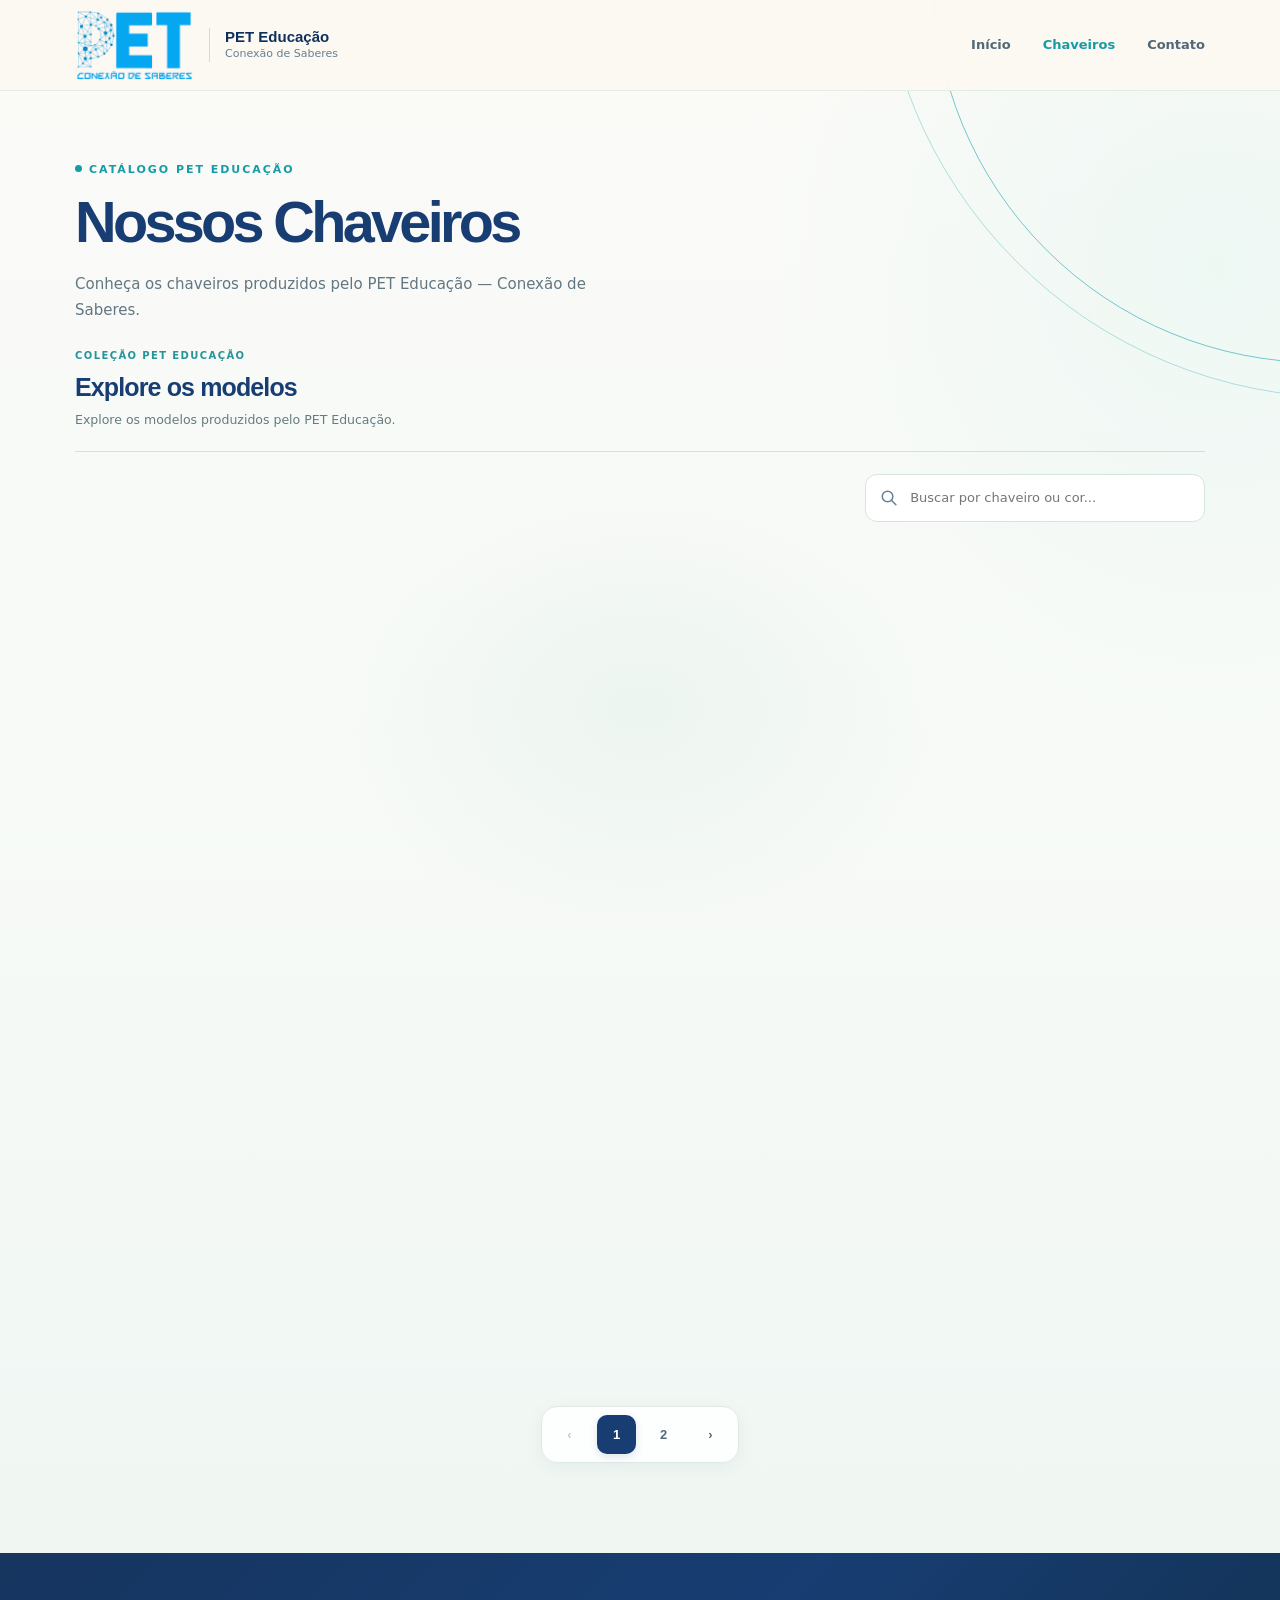
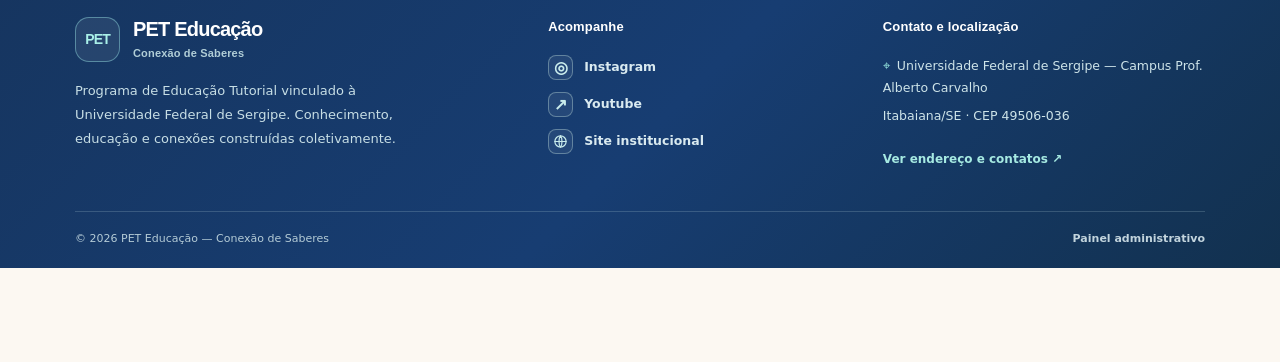
==== commit 4a8891d0: "Abre o catálogo diretamente sem página inicial pública" ====
--- a/index.html
+++ b/index.html
@@ -1,23 +1,9 @@
-<!doctype html><html lang="pt-BR"><head><meta charset="utf-8"><meta name="viewport" content="width=device-width,initial-scale=1"><meta name="theme-color" content="#fcf8f2"><meta http-equiv="Content-Security-Policy" content="default-src 'self'; script-src 'self'; connect-src 'self' https://catalogo-chaveiros-pet.pet-educacao.workers.dev; img-src 'self' https: data: blob:; style-src 'self' https://fonts.googleapis.com; font-src 'self' https://fonts.gstatic.com; object-src 'none'; base-uri 'self'; form-action 'self'"><link rel="icon" href="assets/favicon.svg" type="image/svg+xml"><link rel="preconnect" href="https://fonts.googleapis.com"><link rel="preconnect" href="https://fonts.gstatic.com" crossorigin><link href="https://fonts.googleapis.com/css2?family=DM+Sans:wght@400;500;600;700;800&family=Manrope:wght@600;700;800&display=swap" rel="stylesheet"><link rel="stylesheet" href="assets/home-v53.css"><title>Catálogo de Chaveiros | PET Educação</title></head><body data-page="inicio"><a class="skip" href="#conteudo">Pular para o conteúdo</a><header class="site-header"><div class="shell header-inner"><a class="brand" href="index.html" aria-label="PET Educação — início"><img src="assets/logo-pet.svg" alt="Logo original do PET Conexão de Saberes"><span class="brand-name"><strong>PET Educação</strong><small>Conexão de Saberes</small></span></a><button class="menu-toggle" id="menu-toggle" type="button" aria-label="Abrir menu" aria-expanded="false" aria-controls="main-nav"><svg viewBox="0 0 24 24" width="24" height="24" aria-hidden="true"><path d="M3 6h18M3 12h18M3 18h18" stroke="currentColor" stroke-width="2" stroke-linecap="round"/></svg></button><nav id="main-nav" class="main-nav" aria-label="Menu principal"><a data-page="inicio" href="index.html">Início</a><a data-page="catalogo" href="catalogo.html?ir=disponiveis">Chaveiros</a><a data-page="contato" href="contato.html">Contato</a></nav></div></header><main id="conteudo"><section class="hero shell hero-centered"><div class="hero-copy"><p class="eyebrow"><span class="eyebrow-dot"></span>PET EDUCAÇÃO · CONEXÃO DE SABERES</p><h1 class="hero-title"><span>Catálogo de</span><span>Chaveiros</span></h1><p id="home-description" class="hero-description">Conheça nossos modelos de chaveiros produzidos por impressão 3D.</p><div class="hero-actions"><a href="catalogo.html?ir=disponiveis" class="btn btn-primary">Ver chaveiros <span aria-hidden="true">↗</span></a><a href="https://www.instagram.com/pet.educacao/" class="btn btn-outline" target="_blank" rel="noopener noreferrer">Conheça o PET <span aria-hidden="true">↗</span></a></div></div></section></main><footer class="site-footer" aria-label="Informações institucionais do PET Educação">
-  <div class="shell footer-main">
-    <div class="footer-about">
-      <div class="footer-brand-name"><span class="footer-brand-icon" aria-hidden="true">PET</span><span>PET Educação<small>Conexão de Saberes</small></span></div>
-      <p class="footer-introduction">Programa de Educação Tutorial vinculado à Universidade Federal de Sergipe. Conhecimento, educação e conexões construídas coletivamente.</p>
-    </div>
-    <div class="footer-links-col">
-      <h2 class="footer-col-title">Acompanhe</h2>
-      <nav class="footer-nav-list" aria-label="Redes e site institucional">
-        <div id="footer-social-links" class="footer-nav-list"><a href="https://www.instagram.com/pet.educacao/" class="footer-social-link" target="_blank" rel="noopener noreferrer"><span class="footer-link-icon" aria-hidden="true">◎</span>Instagram</a></div>
-        <a id="footer-institutional-link" class="footer-institutional-link" href="https://peteduca.com.br/" target="_blank" rel="noopener noreferrer">
-          <span class="footer-link-icon" aria-hidden="true"><svg viewBox="0 0 24 24" fill="none" stroke-width="1.9" stroke-linecap="round" stroke-linejoin="round"><circle cx="12" cy="12" r="9"/><path d="M3 12h18M12 3c3.2 3.3 3.2 14.7 0 18M12 3c-3.2 3.3-3.2 14.7 0 18"/></svg></span>
-          Site institucional
-        </a>
-      </nav>
-    </div>
-    <div class="footer-location-col">
-      <h2 class="footer-col-title">Contato e localização</h2>
-      <address class="footer-contact-address"><span><span class="footer-location-icon" aria-hidden="true">⌖</span><span id="footer-campus">UFS — Campus Prof. Alberto Carvalho</span></span><span id="footer-city">Itabaiana/SE · CEP 49506-036</span><a class="footer-view-contact" href="contato.html">Ver endereço e contatos ↗</a></address>
-    </div>
-  </div>
-  <div class="shell footer-bottom"><span>© <span id="footer-year">2026</span> PET Educação — Conexão de Saberes</span><a class="footer-panel-link" href="painel.html">Painel administrativo</a></div>
-</footer><script src="assets/home-v53.js?v=20261108-catalogo-d1" defer></script></body></html>+<!doctype html>
+<html lang="pt-BR"><head>
+<meta charset="utf-8"><meta name="viewport" content="width=device-width,initial-scale=1">
+<meta name="robots" content="noindex,follow"><meta name="theme-color" content="#fcf8f2">
+<meta http-equiv="refresh" content="0;url=catalogo.html">
+<link rel="canonical" href="https://peteducacao.github.io/catalogo-chaveiros-pet/catalogo.html">
+<title>Catálogo de Chaveiros | PET Educação</title>
+<style>body{min-height:100dvh;margin:0;display:grid;place-items:center;background:#fcf8f2;color:#193d68;font:500 16px/1.6 system-ui,sans-serif;padding:24px;box-sizing:border-box}main{text-align:center}a{display:inline-block;background:#193d68;color:white;text-decoration:none;border-radius:12px;padding:12px 22px;font-weight:700}</style>
+</head><body><main><h1>Catálogo de Chaveiros</h1><p>Acesse nossos modelos disponíveis.</p><a href="catalogo.html">Abrir catálogo</a></main></body></html>
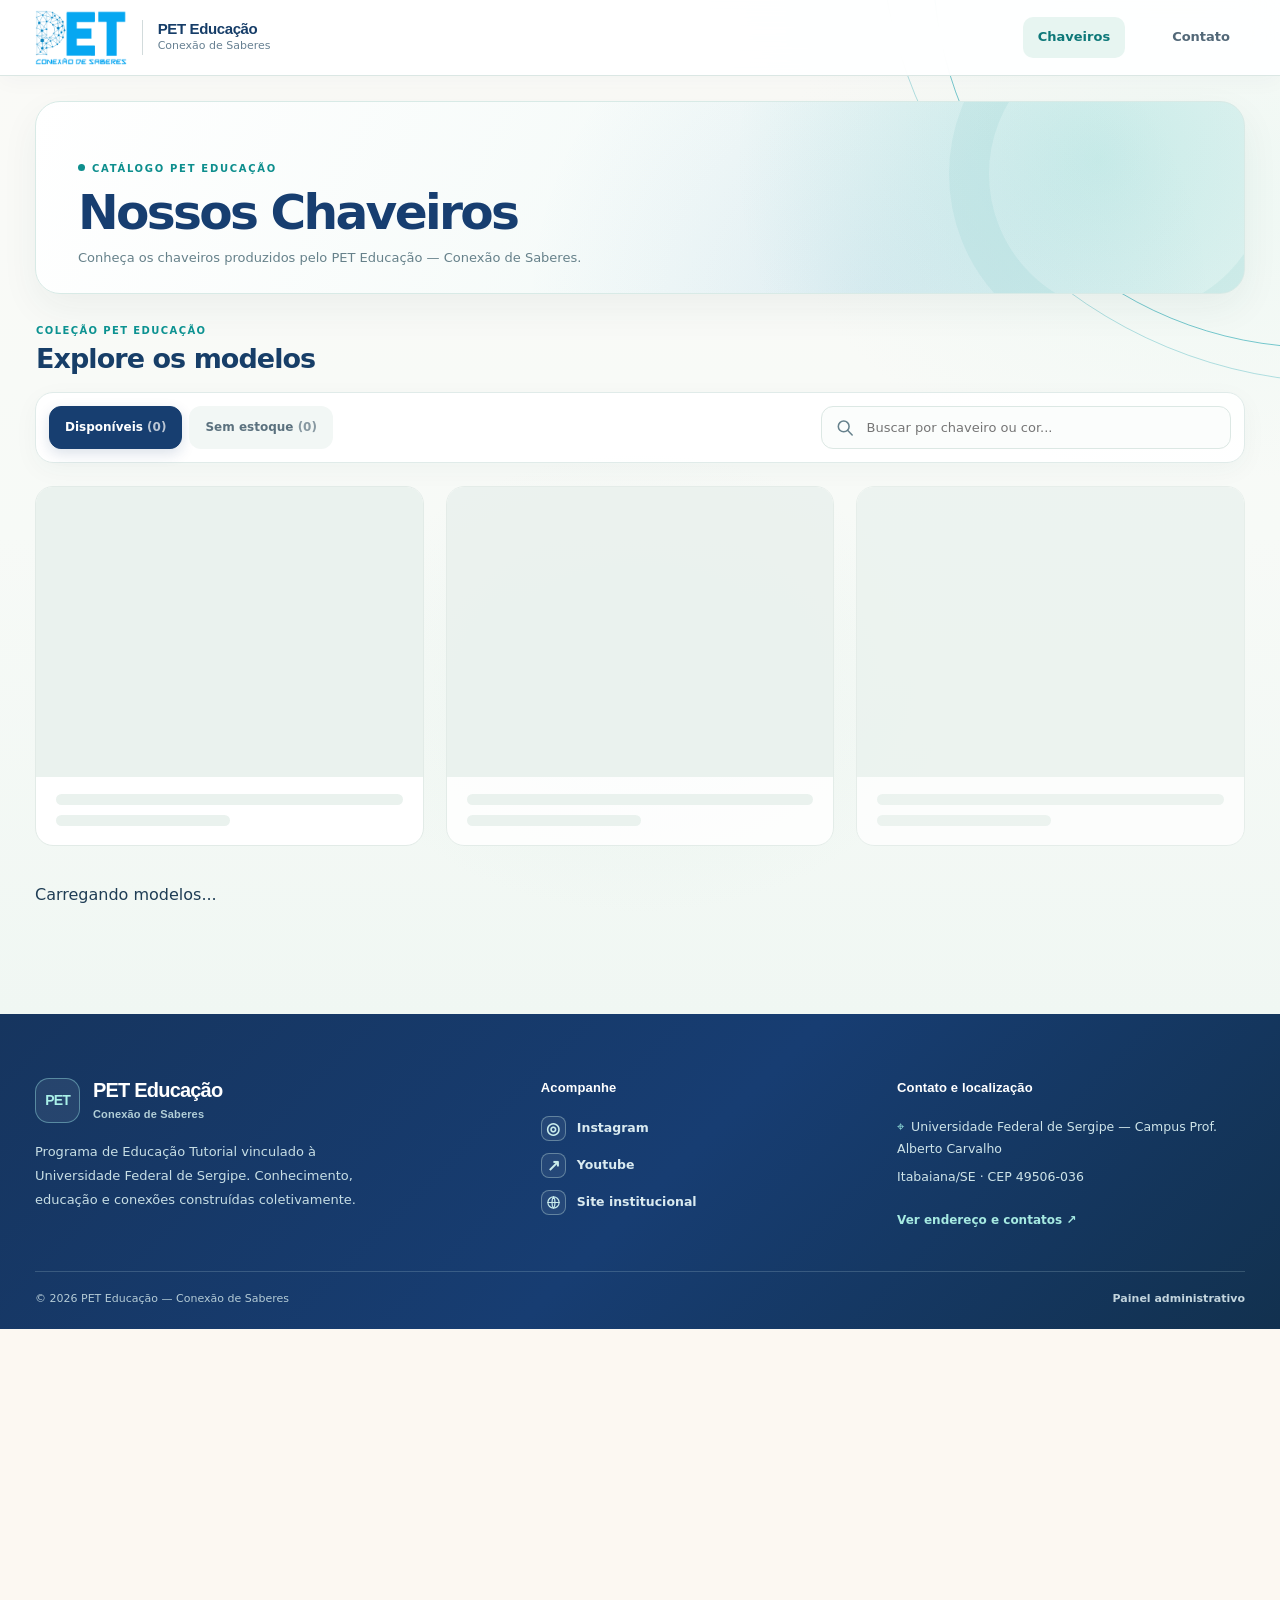
==== commit ec3b8b72: "feat: ativar instalação PWA em index.html" ====
--- a/index.html
+++ b/index.html
@@ -1,9 +1,9 @@
 <!doctype html>
 <html lang="pt-BR"><head>
 <meta charset="utf-8"><meta name="viewport" content="width=device-width,initial-scale=1">
-<meta name="robots" content="noindex,follow"><meta name="theme-color" content="#fcf8f2">
+<meta name="robots" content="noindex,follow"><meta name="theme-color" content="#193d68">
 <meta http-equiv="refresh" content="0;url=catalogo.html">
 <link rel="canonical" href="https://peteducacao.github.io/catalogo-chaveiros-pet/catalogo.html">
 <title>Catálogo de Chaveiros | PET Educação</title>
 <style>body{min-height:100dvh;margin:0;display:grid;place-items:center;background:#fcf8f2;color:#193d68;font:500 16px/1.6 system-ui,sans-serif;padding:24px;box-sizing:border-box}main{text-align:center}a{display:inline-block;background:#193d68;color:white;text-decoration:none;border-radius:12px;padding:12px 22px;font-weight:700}</style>
-</head><body><main><h1>Catálogo de Chaveiros</h1><p>Acesse nossos modelos disponíveis.</p><a href="catalogo.html">Abrir catálogo</a></main></body></html>
+<link rel="manifest" href="manifest.webmanifest"><link rel="apple-touch-icon" href="assets/pwa-icon.svg"></head><body><main><h1>Catálogo de Chaveiros</h1><p>Acesse nossos modelos disponíveis.</p><a href="catalogo.html">Abrir catálogo</a></main><script src="assets/pwa-install.js" defer></script></body></html>
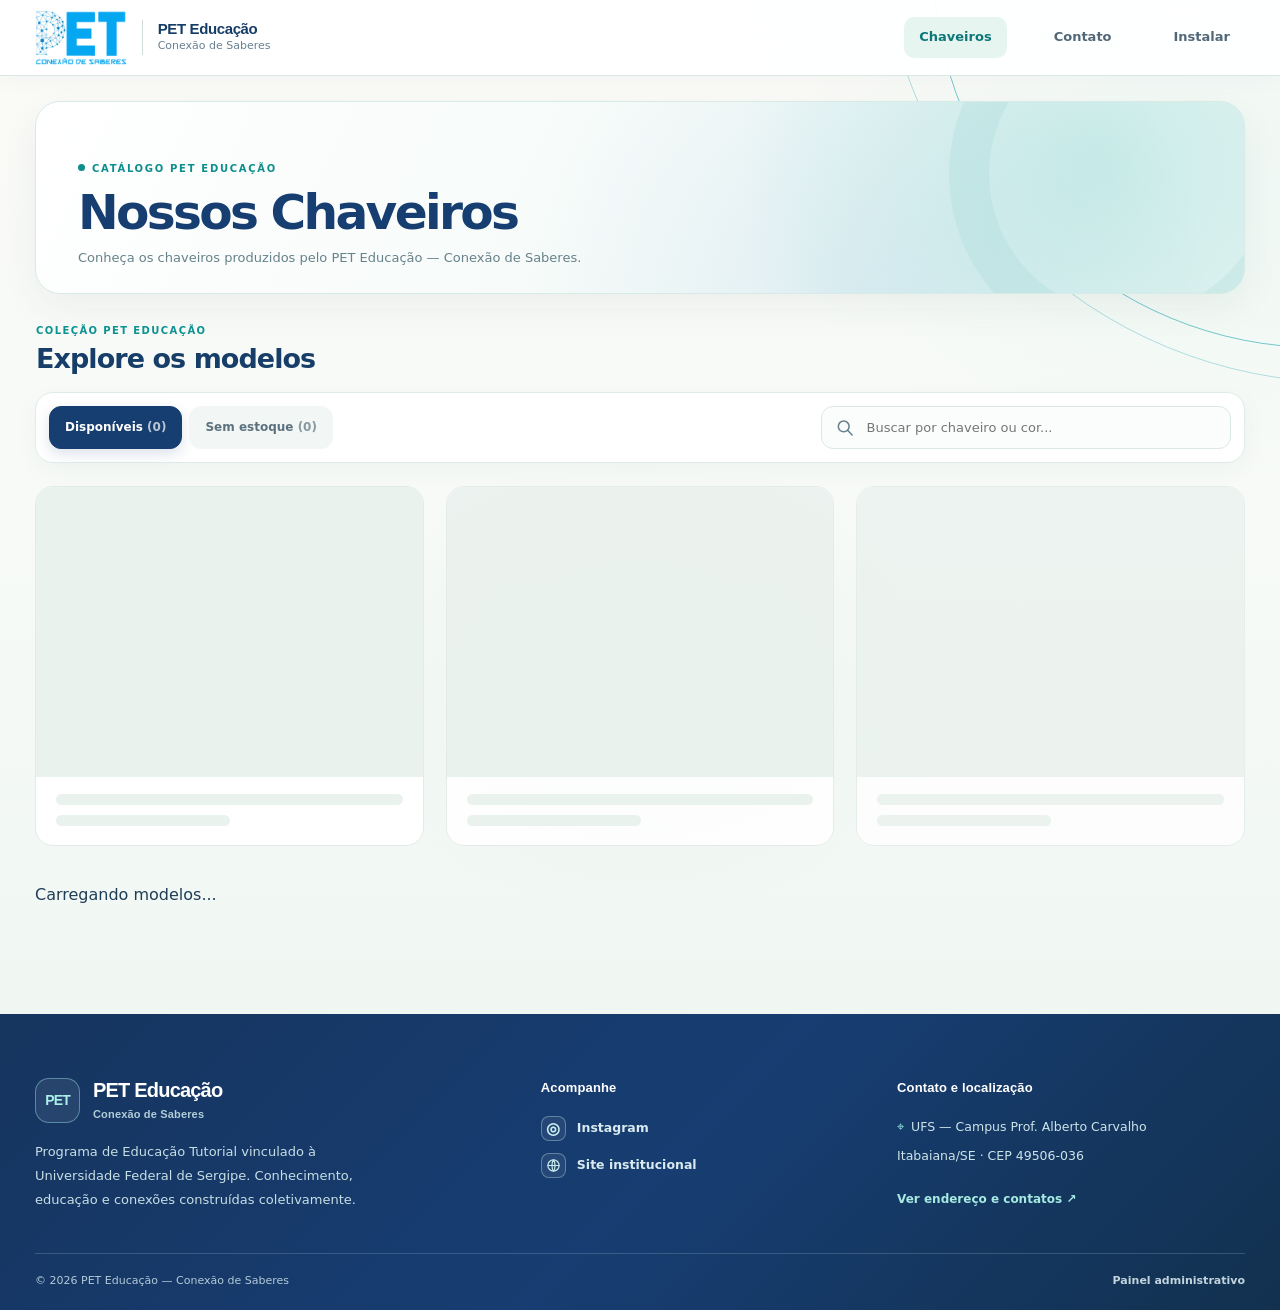
==== commit d480ada9: "fix(pwa): incluir ícones PNG compatíveis e atualizar cache offline" ====
--- a/index.html
+++ b/index.html
@@ -6,4 +6,4 @@
 <link rel="canonical" href="https://peteducacao.github.io/catalogo-chaveiros-pet/catalogo.html">
 <title>Catálogo de Chaveiros | PET Educação</title>
 <style>body{min-height:100dvh;margin:0;display:grid;place-items:center;background:#fcf8f2;color:#193d68;font:500 16px/1.6 system-ui,sans-serif;padding:24px;box-sizing:border-box}main{text-align:center}a{display:inline-block;background:#193d68;color:white;text-decoration:none;border-radius:12px;padding:12px 22px;font-weight:700}</style>
-<link rel="manifest" href="manifest.webmanifest"><link rel="apple-touch-icon" href="assets/pwa-icon.svg"></head><body><main><h1>Catálogo de Chaveiros</h1><p>Acesse nossos modelos disponíveis.</p><a href="catalogo.html">Abrir catálogo</a></main><script src="assets/pwa-install.js" defer></script></body></html>
+<link rel="manifest" href="manifest.webmanifest"><link rel="apple-touch-icon" href="assets/pwa-icon-192.png"></head><body><main><h1>Catálogo de Chaveiros</h1><p>Acesse nossos modelos disponíveis.</p><a href="catalogo.html">Abrir catálogo</a></main><script src="assets/pwa-install.js" defer></script></body></html>
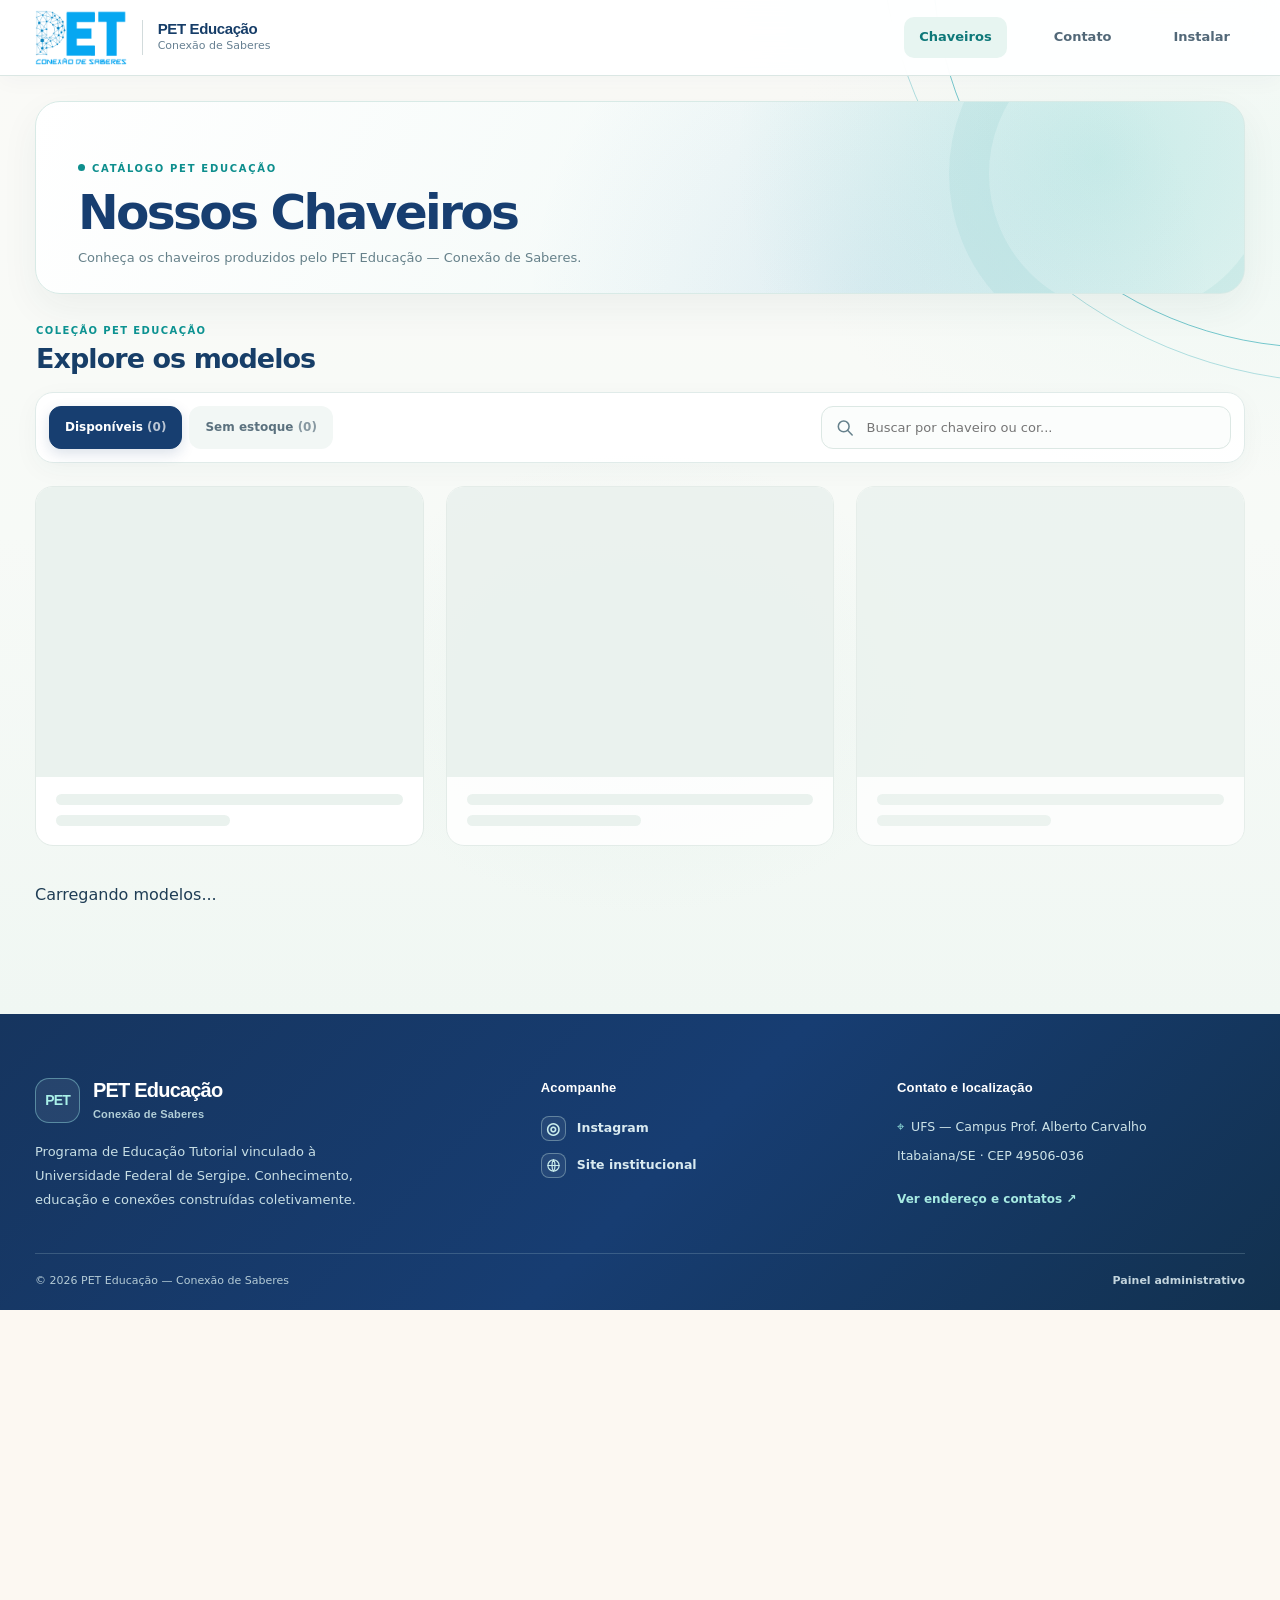
==== commit f6fd812b: "fix(pwa): substituir ícone pixelado por bobina limpa em PNG suavizado e atualizar cache" ====
--- a/index.html
+++ b/index.html
@@ -6,4 +6,4 @@
 <link rel="canonical" href="https://peteducacao.github.io/catalogo-chaveiros-pet/catalogo.html">
 <title>Catálogo de Chaveiros | PET Educação</title>
 <style>body{min-height:100dvh;margin:0;display:grid;place-items:center;background:#fcf8f2;color:#193d68;font:500 16px/1.6 system-ui,sans-serif;padding:24px;box-sizing:border-box}main{text-align:center}a{display:inline-block;background:#193d68;color:white;text-decoration:none;border-radius:12px;padding:12px 22px;font-weight:700}</style>
-<link rel="manifest" href="manifest.webmanifest"><link rel="apple-touch-icon" href="assets/pwa-icon-192.png"></head><body><main><h1>Catálogo de Chaveiros</h1><p>Acesse nossos modelos disponíveis.</p><a href="catalogo.html">Abrir catálogo</a></main><script src="assets/pwa-install.js" defer></script></body></html>
+<link rel="manifest" href="manifest.webmanifest"><link rel="apple-touch-icon" href="assets/pwa-icon-192-v2.png"></head><body><main><h1>Catálogo de Chaveiros</h1><p>Acesse nossos modelos disponíveis.</p><a href="catalogo.html">Abrir catálogo</a></main><script src="assets/pwa-install.js" defer></script></body></html>
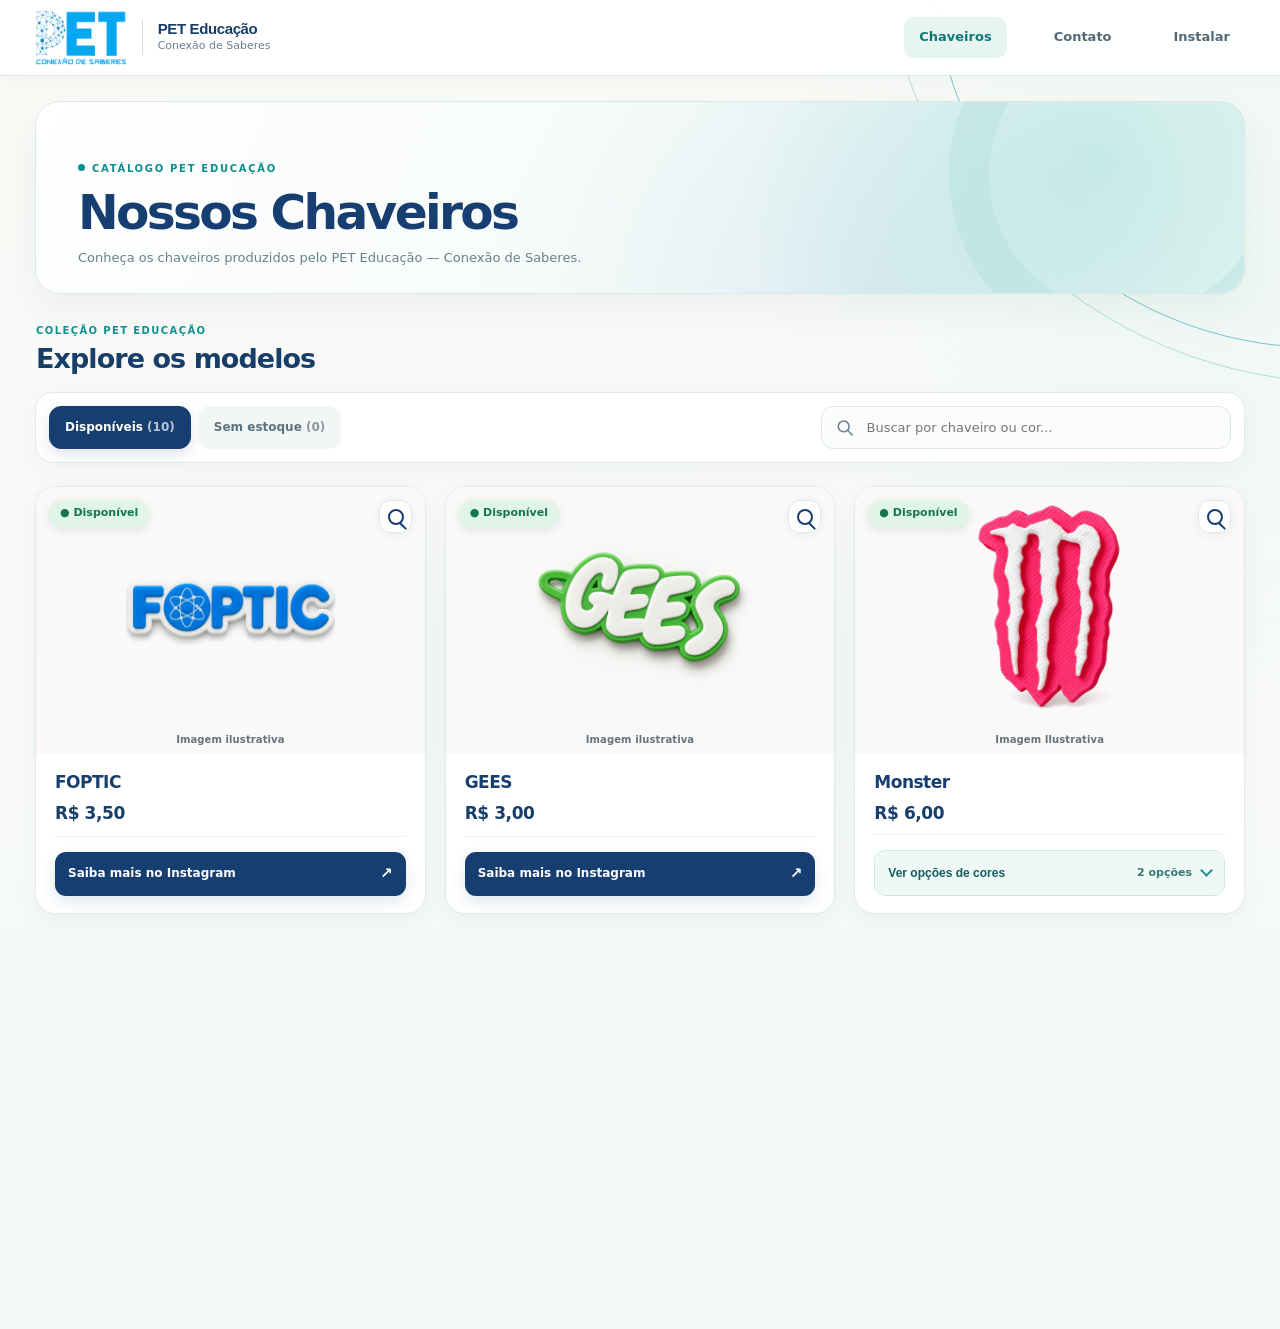
==== commit de34206e: "fix(pwa): ícones Android maiores, PNGs suavizados e identidade da splash" ====
--- a/index.html
+++ b/index.html
@@ -6,4 +6,4 @@
 <link rel="canonical" href="https://peteducacao.github.io/catalogo-chaveiros-pet/catalogo.html">
 <title>Catálogo de Chaveiros | PET Educação</title>
 <style>body{min-height:100dvh;margin:0;display:grid;place-items:center;background:#fcf8f2;color:#193d68;font:500 16px/1.6 system-ui,sans-serif;padding:24px;box-sizing:border-box}main{text-align:center}a{display:inline-block;background:#193d68;color:white;text-decoration:none;border-radius:12px;padding:12px 22px;font-weight:700}</style>
-<link rel="manifest" href="manifest.webmanifest"><link rel="apple-touch-icon" href="assets/pwa-icon-192-v2.png"></head><body><main><h1>Catálogo de Chaveiros</h1><p>Acesse nossos modelos disponíveis.</p><a href="catalogo.html">Abrir catálogo</a></main><script src="assets/pwa-install.js" defer></script></body></html>
+<link rel="manifest" href="manifest.webmanifest"><link rel="apple-touch-icon" href="assets/catalogo-180-v2.png"></head><body><main><h1>Catálogo de Chaveiros</h1><p>Acesse nossos modelos disponíveis.</p><a href="catalogo.html">Abrir catálogo</a></main><script src="assets/pwa-install.js" defer></script></body></html>
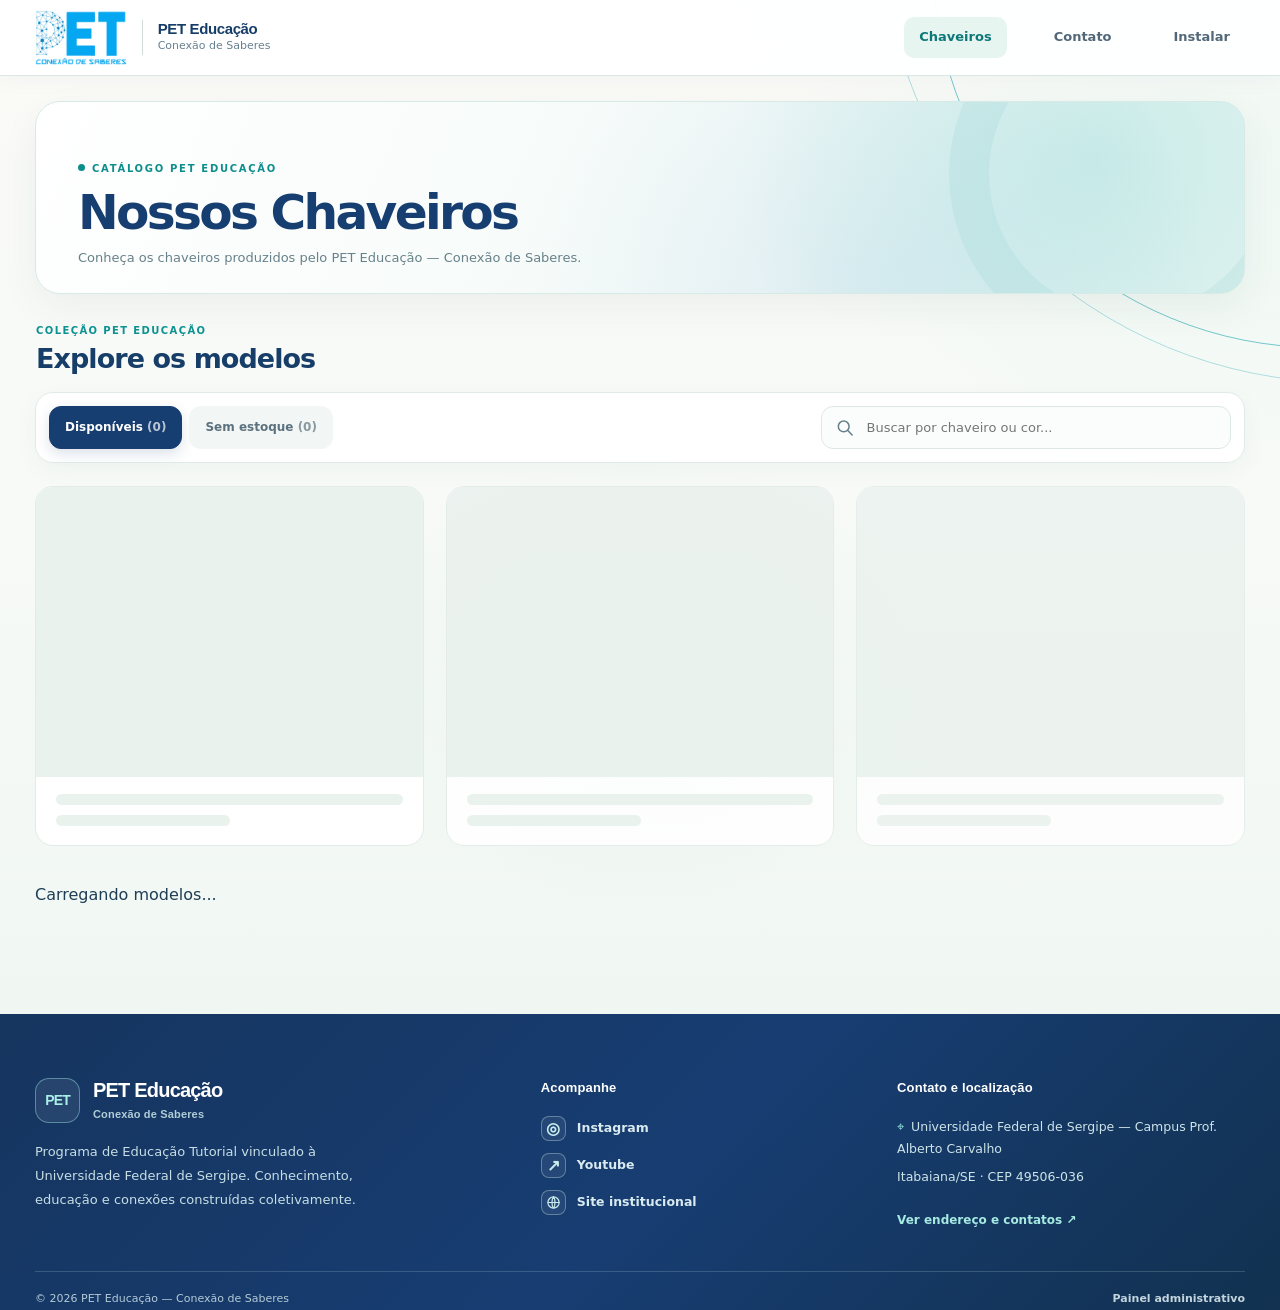
==== commit cb0fc1a5: "fix(pwa): usar marca completa no splash e no manifesto" ====
--- a/index.html
+++ b/index.html
@@ -6,4 +6,4 @@
 <link rel="canonical" href="https://peteducacao.github.io/catalogo-chaveiros-pet/catalogo.html">
 <title>Catálogo de Chaveiros | PET Educação</title>
 <style>body{min-height:100dvh;margin:0;display:grid;place-items:center;background:#fcf8f2;color:#193d68;font:500 16px/1.6 system-ui,sans-serif;padding:24px;box-sizing:border-box}main{text-align:center}a{display:inline-block;background:#193d68;color:white;text-decoration:none;border-radius:12px;padding:12px 22px;font-weight:700}</style>
-<link rel="manifest" href="manifest.webmanifest"><link rel="apple-touch-icon" href="assets/catalogo-180-v2.png"></head><body><main><h1>Catálogo de Chaveiros</h1><p>Acesse nossos modelos disponíveis.</p><a href="catalogo.html">Abrir catálogo</a></main><script src="assets/pwa-install.js" defer></script></body></html>
+<link rel="manifest" href="manifest.webmanifest"><link rel="apple-touch-icon" href="assets/catalogo-180-v3.png"></head><body><main><h1>Catálogo de Chaveiros</h1><p>Acesse nossos modelos disponíveis.</p><a href="catalogo.html">Abrir catálogo</a></main><script src="assets/pwa-install.js" defer></script></body></html>
